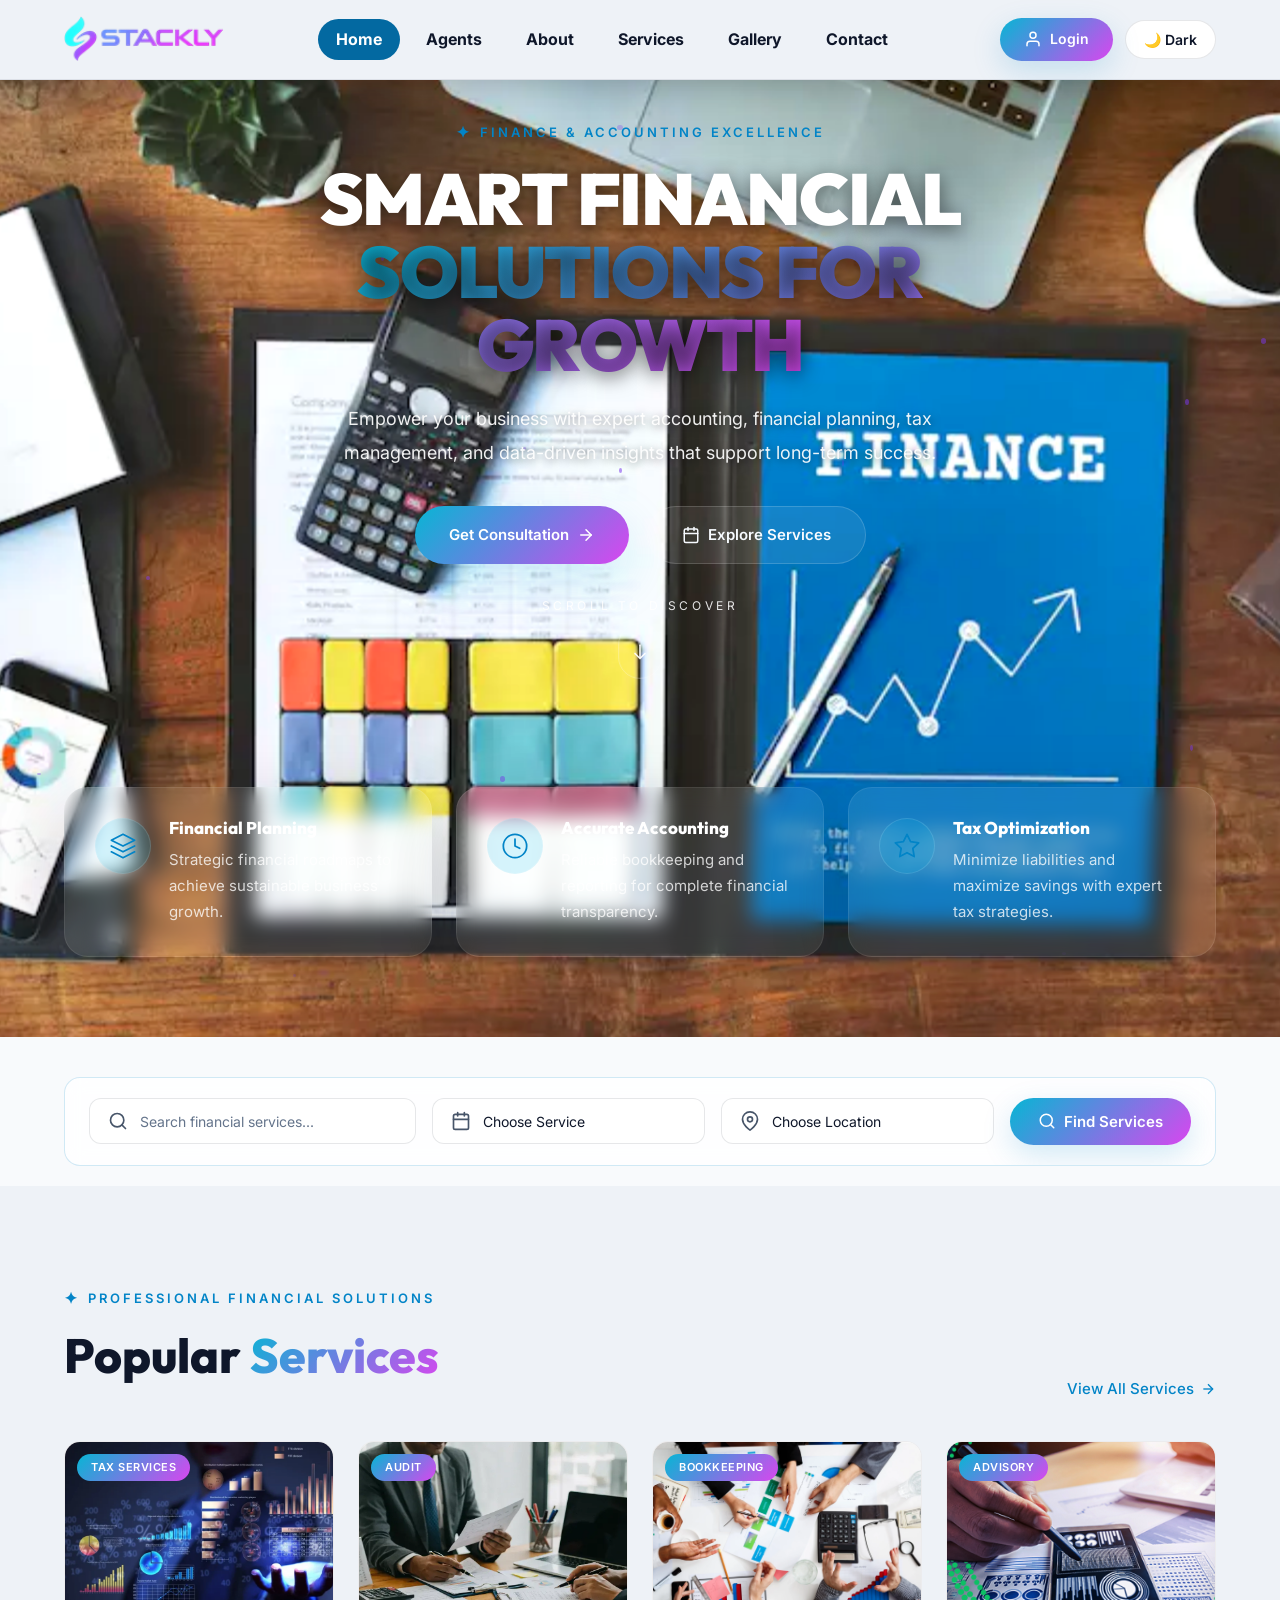
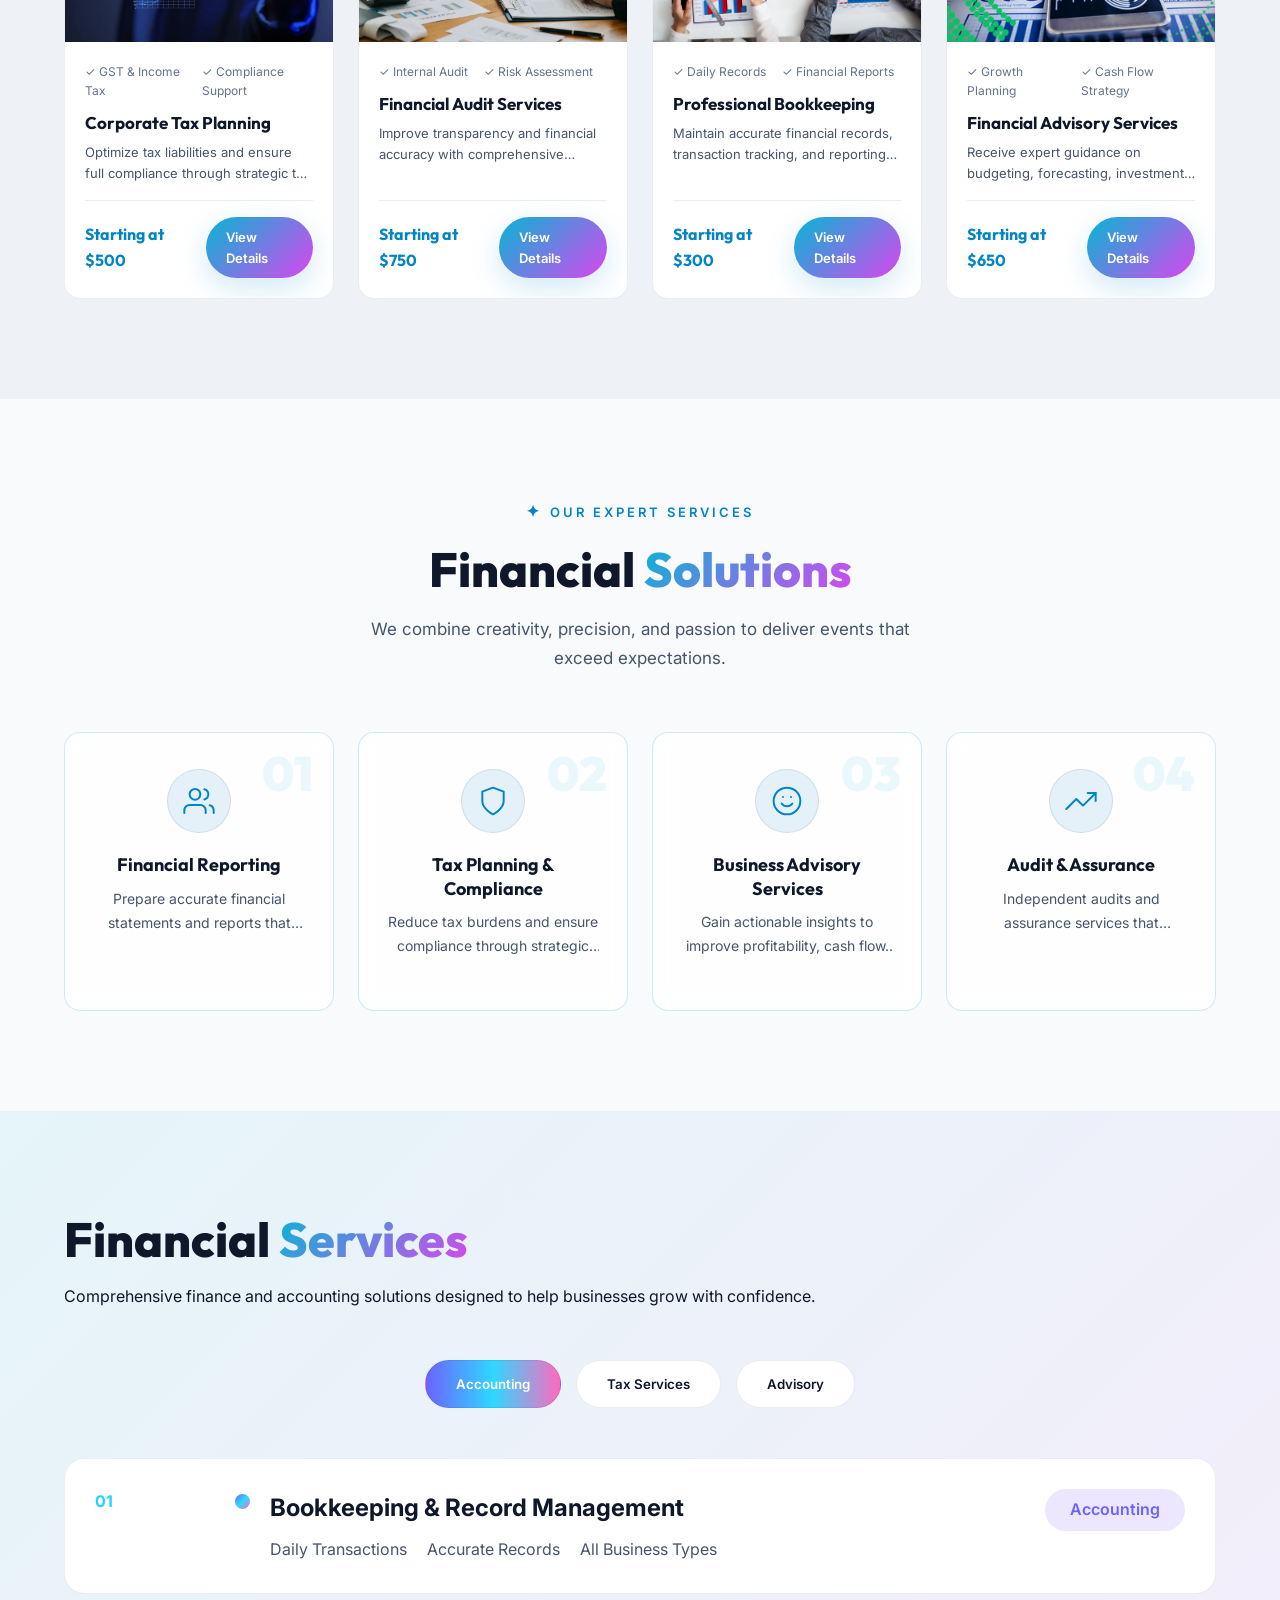
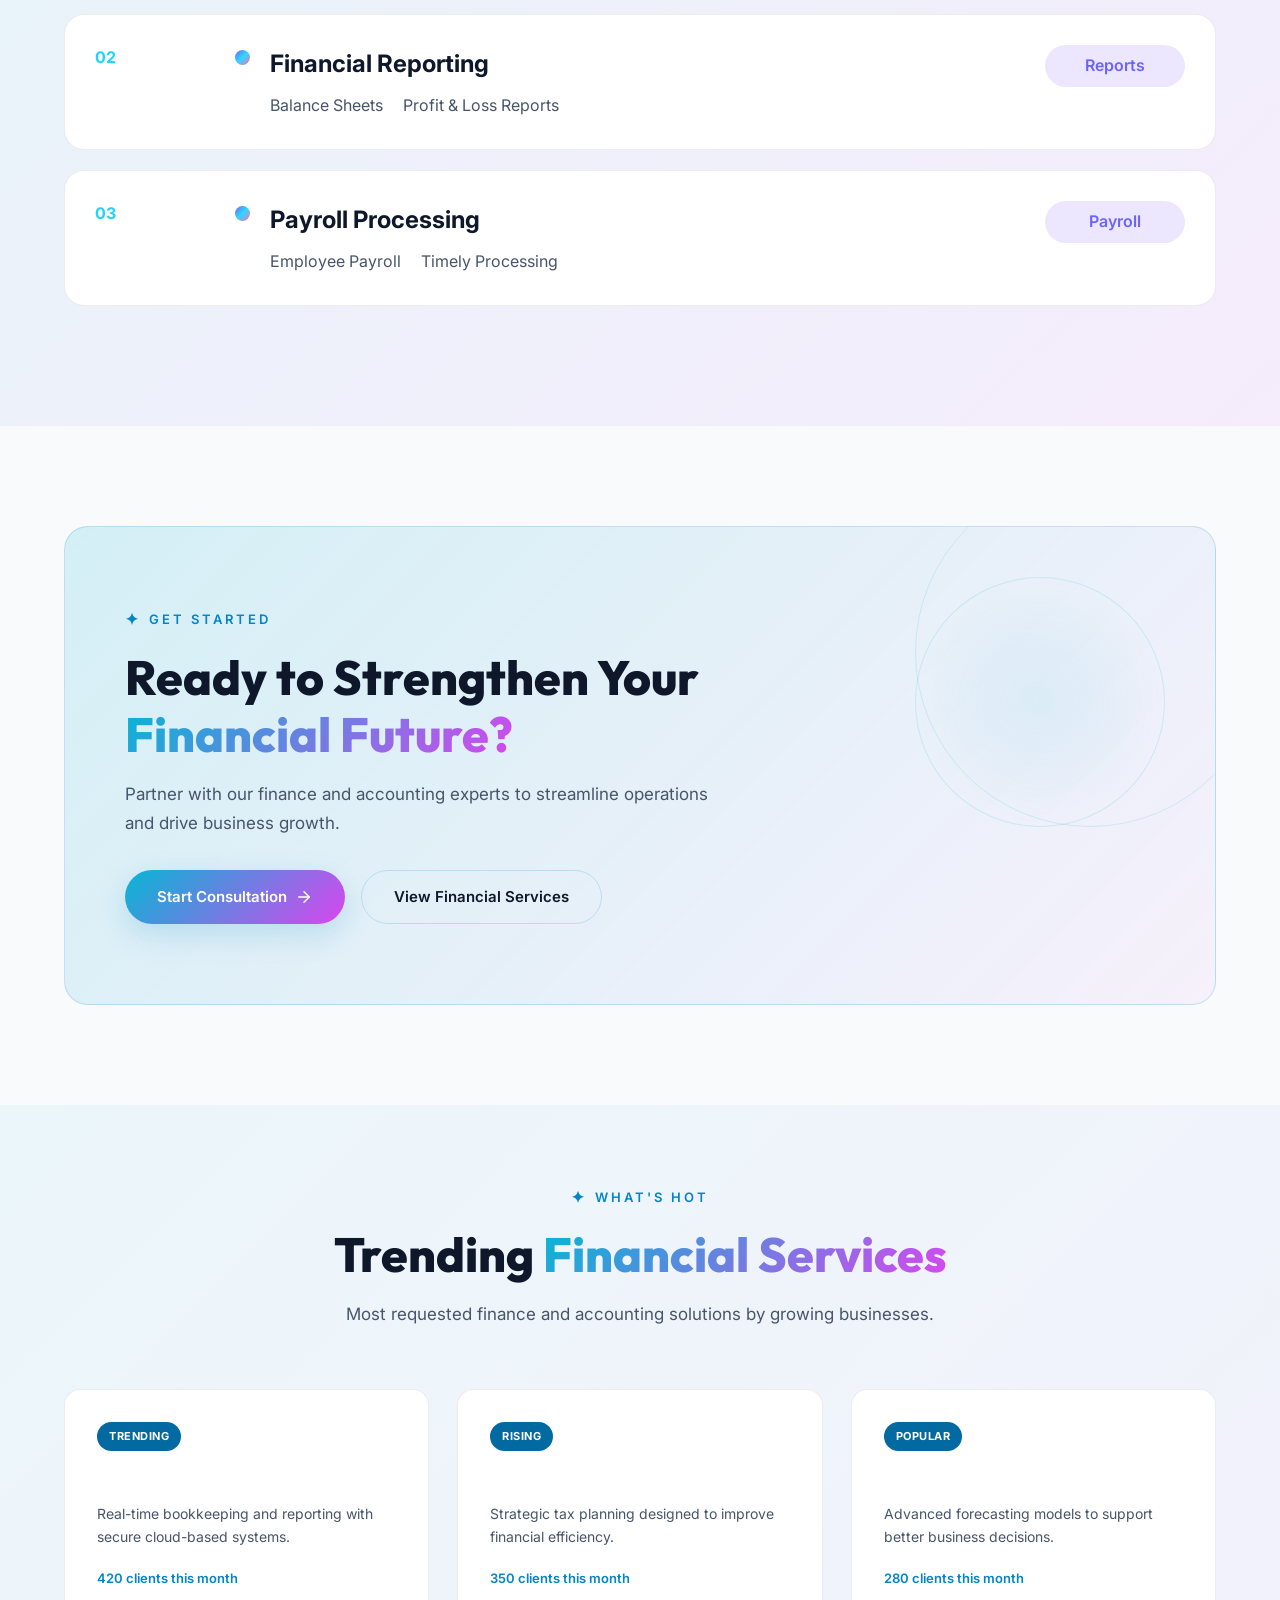
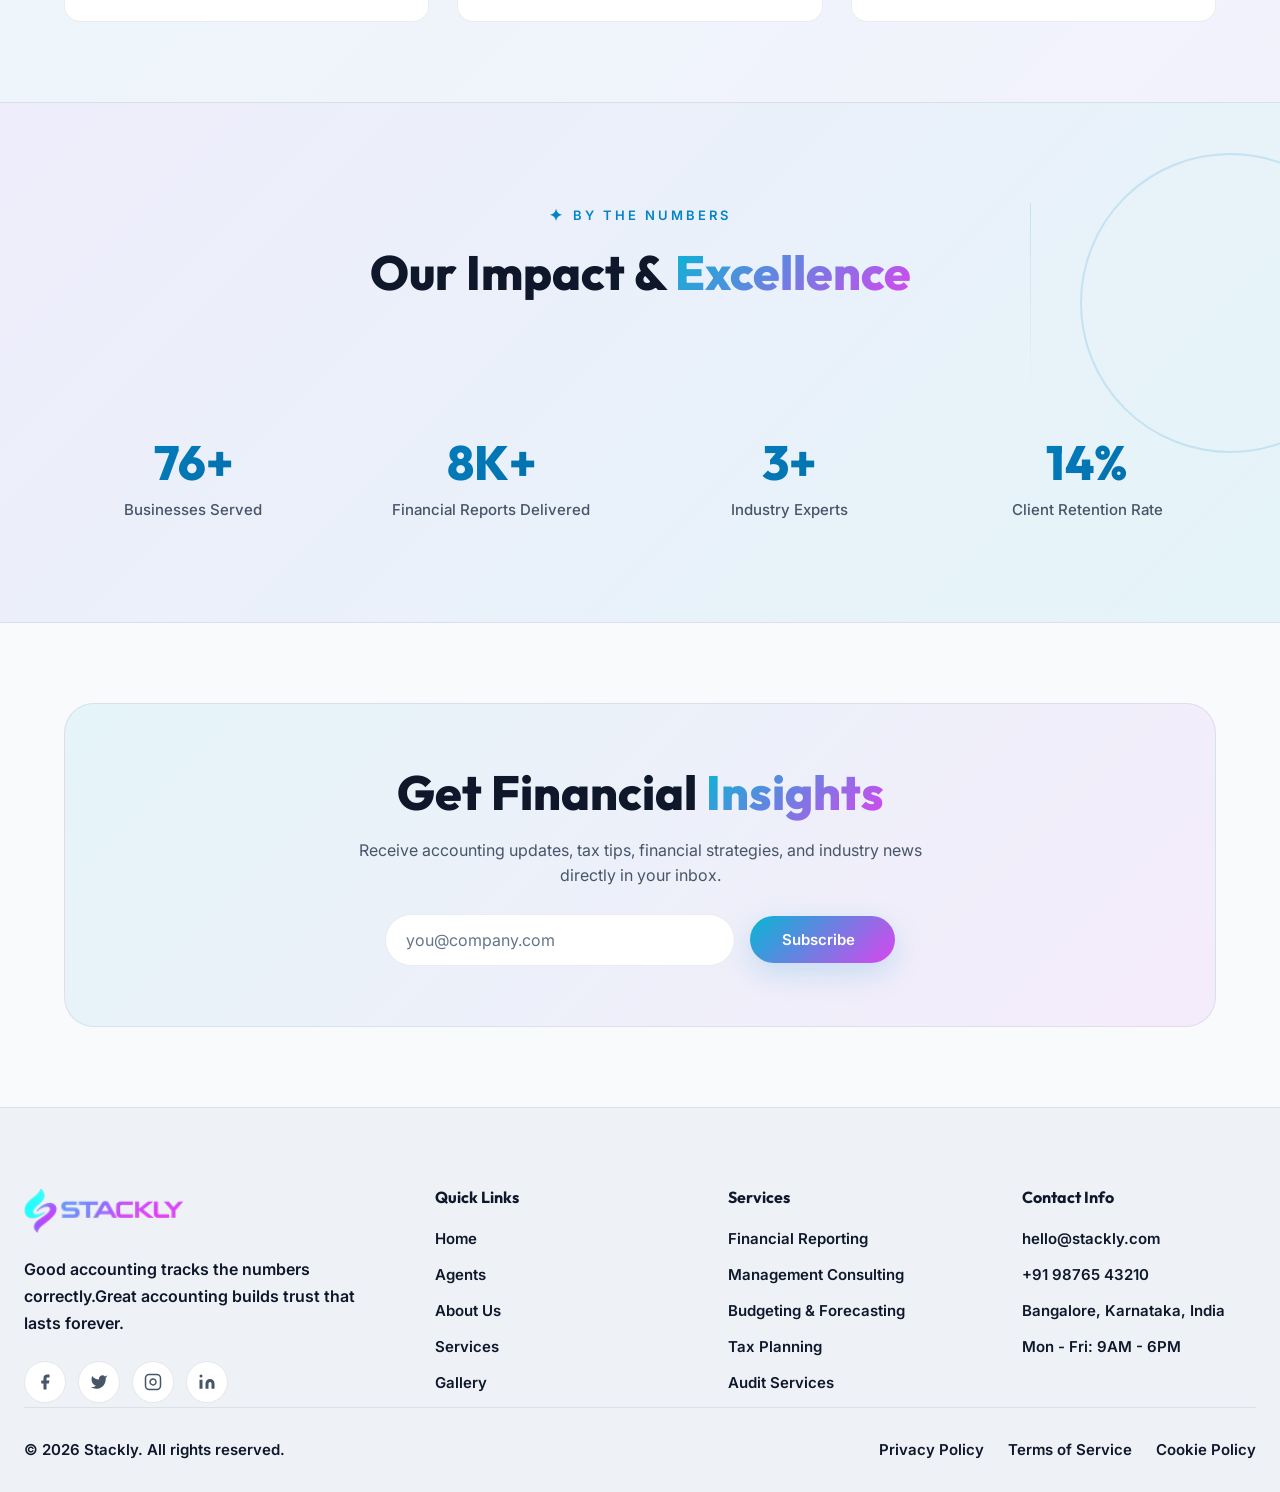
==== index.html @ 856be2ca "Add files via upload" ====
<!DOCTYPE html>
<html lang="en">
<head>
  <meta charset="UTF-8">
  <meta name="viewport" content="width=device-width, initial-scale=1.0">
  <meta name="description" content="Stackly - Premium Finance & Accounting Solutions. From dazzling weddings to groundbreaking corporate galas, we curate high-end, immersive occasions designed to captivate your audience.">
  <title>Stackly — Finance & Accounting Solutions</title>
  <link rel="stylesheet" href="css/common.css">
  <link rel="stylesheet" href="css/index.css">
  <link rel="icon" type="image/webp" href="assets/logo.webp">
</head>
<body>
  <!-- ======== NAVBAR ======== -->
  <nav class="navbar" id="navbar">
    <div class="nav-container">
      <a href="index.html" class="nav-logo">
        <img src="assets/logo.webp" alt="Stackly Logo" class="logo-img">
      </a>

      <div class="nav-links" id="navLinks">
        <a href="index.html" class="active">Home</a>
        <a href="events.html">Agents</a>
        <a href="about.html">About</a>
        <a href="services.html">Services</a>
        <a href="gallery.html">Gallery</a>
        <a href="contact.html">Contact</a>
        <a href="login.html" class="mobile-login">Login</a>
      </div>

      <div class="nav-right">
        <a href="login.html" class="btn-login">
          <svg viewBox="0 0 24 24" fill="none" stroke="currentColor" stroke-width="2" stroke-linecap="round" stroke-linejoin="round">
            <path d="M20 21v-2a4 4 0 0 0-4-4H8a4 4 0 0 0-4 4v2"/>
            <circle cx="12" cy="7" r="4"/>
          </svg>
          Login
        </a>
        <button class="menu-toggle" id="menuToggle" aria-label="Toggle menu">
          <span></span>
          <span></span>
          <span></span>
        </button>
      </div>
    </div>
  </nav>

  <div class="nav-overlay" id="navOverlay"></div>

  <!-- ======== HERO SECTION ======== -->
  <section class="hero" id="hero">
    <div class="hero-bg-image">
      <div class="slideshow-container">
        <div class="slide fade active">
          <img src="assets/hero-1.webp" alt="Premium Daytime Event">
        </div>
        <div class="slide fade">
          <img src="assets/hero-4.webp" alt="Outdoor Celebration">
        </div>
        <div class="slide fade">
          <img src="assets/hero-2.webp" alt="Wedding Reception">
        </div>
        <div class="slide fade">
          <img src="assets/hero-3.webp" alt="Corporate Gathering">
        </div>
      </div>
      <div class="hero-overlay"></div>
    </div>
    <div class="hero-bg-effects">
      <div class="hero-particles" id="heroParticles"></div>
    </div>
    <div class="container hero-container">
      <div class="hero-content">
      <span class="section-label">
  <span class="star">✦</span>
  FINANCE & ACCOUNTING EXCELLENCE
</span>

<h1 class="hero-title">
  Smart Financial<br>
  <span class="gradient-text">Solutions for Growth</span>
</h1>

<p class="hero-description">
  Empower your business with expert accounting, financial planning,
  tax management, and data-driven insights that support long-term success.
</p>
        <div class="hero-buttons">
          <a href="404.html" class="btn-primary">
            Get Consultation
            <svg width="18" height="18" viewBox="0 0 24 24" fill="none" stroke="currentColor" stroke-width="2" stroke-linecap="round" stroke-linejoin="round">
              <line x1="5" y1="12" x2="19" y2="12"/>
              <polyline points="12 5 19 12 12 19"/>
            </svg>
          </a>
          <a href="404.html" class="btn-secondary">
            <svg width="18" height="18" viewBox="0 0 24 24" fill="none" stroke="currentColor" stroke-width="2" stroke-linecap="round" stroke-linejoin="round">
              <rect x="3" y="4" width="18" height="18" rx="2" ry="2"/>
              <line x1="16" y1="2" x2="16" y2="6"/>
              <line x1="8" y1="2" x2="8" y2="6"/>
              <line x1="3" y1="10" x2="21" y2="10"/>
            </svg>
            Explore Services
          </a>
        </div>
        <a class="hero-scroll" href="#eventSearchSection" aria-label="Scroll to event search">
          <span class="hero-scroll-text">Scroll to discover</span>
          <span class="hero-scroll-icon">
            <svg width="20" height="28" viewBox="0 0 24 24" fill="none" stroke="currentColor" stroke-width="2" stroke-linecap="round" stroke-linejoin="round">
              <path d="M12 5v14"/>
              <polyline points="18 15 12 21 6 15"/>
            </svg>
          </span>
        </a>
      </div>
    </div>

    <!-- Feature Cards -->
    <div class="container">
      <div class="hero-features">
        <div class="feature-card glass-card animate-on-scroll">
          <div class="feature-icon">
            <svg width="28" height="28" viewBox="0 0 24 24" fill="none" stroke="currentColor" stroke-width="1.5" stroke-linecap="round" stroke-linejoin="round">
              <path d="M12 2L2 7l10 5 10-5-10-5z"/>
              <path d="M2 17l10 5 10-5"/>
              <path d="M2 12l10 5 10-5"/>
            </svg>
          </div>
          <div class="feature-text">
            <h3>Financial Planning</h3>
<p>Strategic financial roadmaps to achieve sustainable business growth.</p>
          </div>
        </div>
        <div class="feature-card glass-card animate-on-scroll">
          <div class="feature-icon">
            <svg width="28" height="28" viewBox="0 0 24 24" fill="none" stroke="currentColor" stroke-width="1.5" stroke-linecap="round" stroke-linejoin="round">
              <circle cx="12" cy="12" r="10"/>
              <polyline points="12 6 12 12 16 14"/>
            </svg>
          </div>
          <div class="feature-text">
            <h3>Accurate Accounting</h3>
<p>Reliable bookkeeping and reporting for complete financial transparency.</p>
          </div>
        </div>
        <div class="feature-card glass-card animate-on-scroll">
          <div class="feature-icon">
            <svg width="28" height="28" viewBox="0 0 24 24" fill="none" stroke="currentColor" stroke-width="1.5" stroke-linecap="round" stroke-linejoin="round">
              <polygon points="12 2 15.09 8.26 22 9.27 17 14.14 18.18 21.02 12 17.77 5.82 21.02 7 14.14 2 9.27 8.91 8.26 12 2"/>
            </svg>
          </div>
          <div class="feature-text">
            <h3>Tax Optimization</h3>
<p>Minimize liabilities and maximize savings with expert tax strategies.</p>
          </div>
        </div>
      </div>
    </div>
  </section>

  <!-- ======== SEARCH BAR ======== -->
  <section class="search-section" id="eventSearchSection">
    <div class="container">
      <div class="search-bar glass-card">
        <div class="search-field">
          <svg width="20" height="20" viewBox="0 0 24 24" fill="none" stroke="currentColor" stroke-width="2" stroke-linecap="round" stroke-linejoin="round">
            <circle cx="11" cy="11" r="8"/>
            <line x1="21" y1="21" x2="16.65" y2="16.65"/>
          </svg>
         <input type="text" id="searchInput" placeholder="Search financial services...">
        </div>
        <div class="search-field">
          <svg width="20" height="20" viewBox="0 0 24 24" fill="none" stroke="currentColor" stroke-width="2" stroke-linecap="round" stroke-linejoin="round">
            <rect x="3" y="4" width="18" height="18" rx="2" ry="2"/>
            <line x1="16" y1="2" x2="16" y2="6"/>
            <line x1="8" y1="2" x2="8" y2="6"/>
            <line x1="3" y1="10" x2="21" y2="10"/>
          </svg>
          <select id="categorySelect">
            <option value="">Choose Service</option>
<option value="accounting">Accounting</option>
<option value="tax">Tax Planning</option>
<option value="audit">Audit Services</option>
<option value="consulting">Financial Consulting</option>
<option value="payroll">Payroll Services</option>
          </select>
        </div>
        <div class="search-field">
          <svg width="20" height="20" viewBox="0 0 24 24" fill="none" stroke="currentColor" stroke-width="2" stroke-linecap="round" stroke-linejoin="round">
            <path d="M21 10c0 7-9 13-9 13s-9-6-9-13a9 9 0 0 1 18 0z"/>
            <circle cx="12" cy="10" r="3"/>
          </svg>
          <select id="locationSelect">
            <option value="">Choose Location</option>
            <option value="new-york">New York</option>
            <option value="los-angeles">Los Angeles</option>
            <option value="chicago">Chicago</option>
            <option value="miami">Miami</option>
            <option value="london">London</option>
          </select>
        </div>
        <button class="btn-primary search-btn" id="searchBtn" onclick="window.location.href='404.html';">
          <svg width="18" height="18" viewBox="0 0 24 24" fill="none" stroke="currentColor" stroke-width="2" stroke-linecap="round" stroke-linejoin="round">
            <circle cx="11" cy="11" r="8"/>
            <line x1="21" y1="21" x2="16.65" y2="16.65"/>
          </svg>
          Find Services
        </button>
      </div>
    </div>
  </section>

<!-- ======== FEATURED SERVICES ======== -->
<section class="section featured-section" id="featuredEvents">
  <div class="container">
    <div class="section-top">
      <div>
        <span class="section-label"><span class="star">✦</span> PROFESSIONAL FINANCIAL SOLUTIONS</span>
        <h2 class="section-title">Popular <span>Services</span></h2>
      </div>
      <a href="events.html" class="view-all-link">
        View All Services
        <svg width="16" height="16" viewBox="0 0 24 24" fill="none" stroke="currentColor" stroke-width="2">
          <line x1="5" y1="12" x2="19" y2="12"/>
          <polyline points="12 5 19 12 12 19"/>
        </svg>
      </a>
    </div>

    <div class="events-grid">

      <!-- Tax Planning -->
      <div class="event-card animate-on-scroll">
        <div class="event-image">
          <img src="assets/d2.webp" alt="Tax Planning Services">
          <div class="event-badge">Tax Services</div>
        </div>

        <div class="event-content">
          <div class="event-meta">
            <span class="event-date">
              ✓ GST & Income Tax
            </span>
            <span class="event-location">
              ✓ Compliance Support
            </span>
          </div>

          <h3 class="event-title">Corporate Tax Planning</h3>

          <p class="event-desc">
            Optimize tax liabilities and ensure full compliance through strategic tax planning, GST filing, and regulatory support.
          </p>

          <div class="event-footer">
            <span class="event-price">Starting at $500</span>
            <a href="404.html" class="btn-small btn-primary">View Details</a>
          </div>
        </div>
      </div>

      <!-- Financial Audit -->
      <div class="event-card animate-on-scroll">
        <div class="event-image">
          <img src="assets/d3.webp" alt="Financial Audit">
          <div class="event-badge">Audit</div>
        </div>

        <div class="event-content">
          <div class="event-meta">
            <span class="event-date">
              ✓ Internal Audit
            </span>
            <span class="event-location">
              ✓ Risk Assessment
            </span>
          </div>

          <h3 class="event-title">Financial Audit Services</h3>

          <p class="event-desc">
            Improve transparency and financial accuracy with comprehensive auditing, reporting, and compliance reviews.
          </p>

          <div class="event-footer">
            <span class="event-price">Starting at $750</span>
            <a href="404.html" class="btn-small btn-primary">View Details</a>
          </div>
        </div>
      </div>

      <!-- Bookkeeping -->
      <div class="event-card animate-on-scroll">
        <div class="event-image">
          <img src="assets/d4.webp" alt="Bookkeeping">
          <div class="event-badge">Bookkeeping</div>
        </div>

        <div class="event-content">
          <div class="event-meta">
            <span class="event-date">
              ✓ Daily Records
            </span>
            <span class="event-location">
              ✓ Financial Reports
            </span>
          </div>

          <h3 class="event-title">Professional Bookkeeping</h3>

          <p class="event-desc">
            Maintain accurate financial records, transaction tracking, and reporting to support informed business decisions.
          </p>

          <div class="event-footer">
            <span class="event-price">Starting at $300</span>
            <a href="404.html" class="btn-small btn-primary">View Details</a>
          </div>
        </div>
      </div>

      <!-- Financial Advisory -->
      <div class="event-card animate-on-scroll">
        <div class="event-image">
          <img src="assets/d5.webp" alt="Financial Advisory">
          <div class="event-badge">Advisory</div>
        </div>

        <div class="event-content">
          <div class="event-meta">
            <span class="event-date">
              ✓ Growth Planning
            </span>
            <span class="event-location">
              ✓ Cash Flow Strategy
            </span>
          </div>

          <h3 class="event-title">Financial Advisory Services</h3>

          <p class="event-desc">
            Receive expert guidance on budgeting, forecasting, investments, and long-term financial growth strategies.
          </p>

          <div class="event-footer">
            <span class="event-price">Starting at $650</span>
            <a href="404.html" class="btn-small btn-primary">View Details</a>
          </div>
        </div>
      </div>

    </div>
  </div>
</section>
  <!-- ======== WHY CHOOSE US ======== -->
  <section class="section why-section" id="whyUs">
    <div class="container">
      <div class="section-header">
        <span class="section-label">
  <span class="star">✦</span>
  OUR EXPERT SERVICES
</span>

<h2 class="section-title">
  Financial <span>Solutions</span>
</h2>
        <p class="section-subtitle">We combine creativity, precision, and passion to deliver events that exceed expectations.</p>
      </div>

      <div class="why-grid">
        <div class="why-card glass-card animate-on-scroll">
          <div class="why-number">01</div>
          <div class="why-icon">
            <svg width="32" height="32" viewBox="0 0 24 24" fill="none" stroke="currentColor" stroke-width="1.5" stroke-linecap="round" stroke-linejoin="round">
              <path d="M17 21v-2a4 4 0 0 0-4-4H5a4 4 0 0 0-4 4v2"/>
              <circle cx="9" cy="7" r="4"/>
              <path d="M23 21v-2a4 4 0 0 0-3-3.87"/>
              <path d="M16 3.13a4 4 0 0 1 0 7.75"/>
            </svg>
          </div>
          <h3 class="event-title">Financial Reporting</h3>

<p class="event-desc">
Prepare accurate financial statements and reports that support informed decision-making and regulatory compliance.
</p>

        </div>

        <div class="why-card glass-card animate-on-scroll">
          <div class="why-number">02</div>
          <div class="why-icon">
            <svg width="32" height="32" viewBox="0 0 24 24" fill="none" stroke="currentColor" stroke-width="1.5" stroke-linecap="round" stroke-linejoin="round">
              <path d="M12 22s8-4 8-10V5l-8-3-8 3v7c0 6 8 10 8 10z"/>
            </svg>
          </div>
          <h3 class="event-title">Tax Planning & Compliance</h3>

<p class="event-desc">
Reduce tax burdens and ensure compliance through strategic planning and expert guidance.
</p>

        </div>

        <div class="why-card glass-card animate-on-scroll">
          <div class="why-number">03</div>
          <div class="why-icon">
            <svg width="32" height="32" viewBox="0 0 24 24" fill="none" stroke="currentColor" stroke-width="1.5" stroke-linecap="round" stroke-linejoin="round">
              <circle cx="12" cy="12" r="10"/>
              <path d="M8 14s1.5 2 4 2 4-2 4-2"/>
              <line x1="9" y1="9" x2="9.01" y2="9"/>
              <line x1="15" y1="9" x2="15.01" y2="9"/>
            </svg>
          </div>
         <h3 class="event-title">Business Advisory Services</h3>

<p class="event-desc">
Gain actionable insights to improve profitability, cash flow, and operational efficiency.
</p>
        </div>

        <div class="why-card glass-card animate-on-scroll">
          <div class="why-number">04</div>
          <div class="why-icon">
            <svg width="32" height="32" viewBox="0 0 24 24" fill="none" stroke="currentColor" stroke-width="1.5" stroke-linecap="round" stroke-linejoin="round">
              <polyline points="23 6 13.5 15.5 8.5 10.5 1 18"/>
              <polyline points="17 6 23 6 23 12"/>
            </svg>
          </div>
          <h3 class="event-title">Audit & Assurance</h3>

<p class="event-desc">
Independent audits and assurance services that strengthen stakeholder confidence.
</p>

        </div>
      </div>
    </div>
  </section>
<!-- ===> Finance & Accounting Schedule Section <=== -->
<section class="schedule-section" id="schedule">
  <div class="container">

    <h2 class="section-title">
      Financial <span class="grad-text">Services</span>
    </h2>

    <p class="section-sub">
      Comprehensive finance and accounting solutions designed to help businesses grow with confidence.
    </p>

    <div class="schedule-tabs">
      <button class="tab-btn active" onclick="showDay(0,this)">Accounting</button>
      <button class="tab-btn" onclick="showDay(1,this)">Tax Services</button>
      <button class="tab-btn" onclick="showDay(2,this)">Advisory</button>
    </div>

    <!-- Accounting -->
    <div class="schedule-list active" id="day0">

      <div class="sched-item">
        <div class="sched-time">01</div>
        <div class="sched-dot"></div>
        <div class="sched-info">
          <div class="sched-title">Bookkeeping & Record Management</div>
          <div class="sched-meta">
            <span><i class="fa-solid fa-file-invoice"></i> Daily Transactions</span>
            <span><i class="fa-solid fa-chart-line"></i> Accurate Records</span>
            <span><i class="fa-solid fa-users"></i> All Business Types</span>
          </div>
        </div>
        <a href="404.html" class="sched-badge">Accounting</a>
      </div>

      <div class="sched-item">
        <div class="sched-time">02</div>
        <div class="sched-dot"></div>
        <div class="sched-info">
          <div class="sched-title">Financial Reporting</div>
          <div class="sched-meta">
            <span><i class="fa-solid fa-file-lines"></i> Balance Sheets</span>
            <span><i class="fa-solid fa-chart-pie"></i> Profit & Loss Reports</span>
          </div>
        </div>
        <a href="404.html" class="sched-badge">Reports</a>
      </div>

      <div class="sched-item">
        <div class="sched-time">03</div>
        <div class="sched-dot"></div>
        <div class="sched-info">
          <div class="sched-title">Payroll Processing</div>
          <div class="sched-meta">
            <span><i class="fa-solid fa-money-check-dollar"></i> Employee Payroll</span>
            <span><i class="fa-solid fa-clock"></i> Timely Processing</span>
          </div>
        </div>
        <a href="404.html" class="sched-badge">Payroll</a>
      </div>

    </div>

    <!-- Tax Services -->
    <div class="schedule-list" id="day1">

      <div class="sched-item">
        <div class="sched-time">01</div>
        <div class="sched-dot"></div>
        <div class="sched-info">
          <div class="sched-title">Tax Planning & Strategy</div>
          <div class="sched-meta">
            <span><i class="fa-solid fa-calculator"></i> Tax Optimization</span>
            <span><i class="fa-solid fa-percent"></i> Reduce Liabilities</span>
          </div>
        </div>
        <a href="404.html" class="sched-badge">Tax</a>
      </div>

      <div class="sched-item">
        <div class="sched-time">02</div>
        <div class="sched-dot"></div>
        <div class="sched-info">
          <div class="sched-title">GST & Compliance Management</div>
          <div class="sched-meta">
            <span><i class="fa-solid fa-shield-halved"></i> Regulatory Compliance</span>
            <span><i class="fa-solid fa-file-circle-check"></i> Filing Support</span>
          </div>
        </div>
        <a href="404.html" class="sched-badge">Compliance</a>
      </div>

      <div class="sched-item">
        <div class="sched-time">03</div>
        <div class="sched-dot"></div>
        <div class="sched-info">
          <div class="sched-title">Corporate Tax Advisory</div>
          <div class="sched-meta">
            <span><i class="fa-solid fa-building"></i> Business Tax Solutions</span>
            <span><i class="fa-solid fa-chart-column"></i> Strategic Planning</span>
          </div>
        </div>
        <a href="404.html" class="sched-badge">Advisory</a>
      </div>

    </div>

    <!-- Advisory -->
    <div class="schedule-list" id="day2">

      <div class="sched-item">
        <div class="sched-time">01</div>
        <div class="sched-dot"></div>
        <div class="sched-info">
          <div class="sched-title">Business Financial Consulting</div>
          <div class="sched-meta">
            <span><i class="fa-solid fa-briefcase"></i> Growth Strategies</span>
            <span><i class="fa-solid fa-chart-line"></i> Financial Insights</span>
          </div>
        </div>
        <a href="404.html" class="sched-badge">Consulting</a>
      </div>

      <div class="sched-item">
        <div class="sched-time">02</div>
        <div class="sched-dot"></div>
        <div class="sched-info">
          <div class="sched-title">Budgeting & Forecasting</div>
          <div class="sched-meta">
            <span><i class="fa-solid fa-wallet"></i> Budget Planning</span>
            <span><i class="fa-solid fa-chart-area"></i> Revenue Forecasting</span>
          </div>
        </div>
        <a href="404.html" class="sched-badge">Forecasting</a>
      </div>

      <div class="sched-item">
        <div class="sched-time">03</div>
        <div class="sched-dot"></div>
        <div class="sched-info">
          <div class="sched-title">Audit & Assurance Services</div>
          <div class="sched-meta">
            <span><i class="fa-solid fa-magnifying-glass-chart"></i> Internal Audits</span>
            <span><i class="fa-solid fa-circle-check"></i> Risk Assessment</span>
          </div>
        </div>
        <a href="404.html" class="sched-badge">Audit</a>
      </div>

    </div>

  </div>
</section>

  <!-- ======== CTA SECTION ======== -->
  <section class="cta-section">
    <div class="container">
      <div class="cta-card">
        <div class="cta-content">
          <span class="section-label"><span class="star">✦</span> GET STARTED</span>
         <h2 class="section-title">
Ready to Strengthen Your <span>Financial Future?</span>
</h2>

<p class="section-subtitle">
Partner with our finance and accounting experts to streamline operations and drive business growth.
</p>
          <div class="cta-buttons">
            <a href="404.html" class="btn-primary">
              Start Consultation
              <svg width="18" height="18" viewBox="0 0 24 24" fill="none" stroke="currentColor" stroke-width="2" stroke-linecap="round" stroke-linejoin="round">
                <line x1="5" y1="12" x2="19" y2="12"/>
                <polyline points="12 5 19 12 12 19"/>
              </svg>
            </a>
            <a href="404.html" class="btn-secondary">View Financial Services</a>
          </div>
        </div>
        <div class="cta-decoration">
          <div class="cta-circle"></div>
          <div class="cta-circle cta-circle-2"></div>
        </div>
      </div>
    </div>
  </section>

  <!-- ======== TRENDING EVENTS ======== -->
  <section class="section trending-section">
    <div class="container">
      <div class="section-header">
        <span class="section-label"><span class="star">✦</span> WHAT'S HOT</span>
        <h2 class="section-title">
Trending <span>Financial Services</span>
</h2>

<p class="section-subtitle">
Most requested finance and accounting solutions by growing businesses.
</p>
      </div>
      <div class="trending-grid">
        <div class="trending-card animate-on-scroll">
          <div class="trending-badge">TRENDING</div>
          <h3>Cloud Accounting</h3>
<p>Real-time bookkeeping and reporting with secure cloud-based systems.</p>
<div class="trending-stats">420 clients this month</div>
         
        </div>
        <div class="trending-card animate-on-scroll">
          <div class="trending-badge">RISING</div>
          <h3>Tax Advisory</h3>
<p>Strategic tax planning designed to improve financial efficiency.</p>
<div class="trending-stats">350 clients this month</div>
        </div>
        <div class="trending-card animate-on-scroll">
          <div class="trending-badge">POPULAR</div>
          <h3>Financial Forecasting</h3>
<p>Advanced forecasting models to support better business decisions.</p>
<div class="trending-stats">280 clients this month</div>
        </div>
      </div>
    </div>
  </section>

  <!-- ======== STATS ======== -->
  <section class="section stats-section">
    <div class="container">
      <div class="stats-content">
        <div class="section-header">
          <span class="section-label"><span class="star">✦</span> BY THE NUMBERS</span>
          <h2 class="section-title">Our Impact & <span>Excellence</span></h2>
        </div>
        <div class="stats-metrics">
          <div class="stat-metric animate-on-scroll">
            <div class="stat-number" data-target="500" data-suffix="+">0+</div>
            <p class="stat-label">Businesses Served</p>
          </div>
          <div class="stat-metric animate-on-scroll">
            <div class="stat-number" data-target="50000" data-suffix="+">0+</div>
            <p class="stat-label">Financial Reports Delivered</p>
          </div>
          <div class="stat-metric animate-on-scroll">
            <div class="stat-number" data-target="25" data-suffix="+">0+</div>
            <p class="stat-label">Industry Experts</p>
          </div>
          <div class="stat-metric animate-on-scroll">
            <div class="stat-number" data-target="98" data-suffix="%">0%</div>
            <p class="stat-label">Client Retention Rate</p>
          </div>
        </div>
      </div>
      <div class="stats-decoration">
        <div class="decoration-circle"></div>
        <div class="decoration-line"></div>
      </div>
    </div>
  </section>
 <!-- Newsletter -->
<section class="newsletter-section">
  <div class="container">
    <div class="newsletter reveal">
     <h2 class="section-title">
Get Financial <span class="grad-text">Insights</span>
</h2>

<p class="newsletter-subtitle">
Receive accounting updates, tax tips, financial strategies, and industry news directly in your inbox.
</p>

      <form class="news-form" action="404.html" method="get">
        <input
          type="email"
          name="email"
          required
          placeholder="you@company.com"
        />

        <button class="btn btn-primary" type="submit">
          Subscribe <i class="fa-solid fa-arrow-right"></i>
        </button>
      </form>
    </div>
  </div>
</section>

  <!-- ======== FOOTER ======== -->
  <footer class="footer">
    <div class="container">
      <div class="footer-grid">
        <div class="footer-brand">
          <a href="index.html" class="nav-logo">
            <img src="assets/logo.webp" alt="Stackly Logo" class="logo-img"></a>
          <p>Good accounting tracks the numbers correctly.Great accounting builds trust that lasts forever.</p>
          <div class="footer-socials">
            <a href="404.html" aria-label="Facebook">
              <svg width="18" height="18" viewBox="0 0 24 24" fill="currentColor"><path d="M18 2h-3a5 5 0 0 0-5 5v3H7v4h3v8h4v-8h3l1-4h-4V7a1 1 0 0 1 1-1h3z"/></svg>
            </a>
            <a href="404.html" aria-label="Twitter">
              <svg width="18" height="18" viewBox="0 0 24 24" fill="currentColor"><path d="M23 3a10.9 10.9 0 0 1-3.14 1.53 4.48 4.48 0 0 0-7.86 3v1A10.66 10.66 0 0 1 3 4s-4 9 5 13a11.64 11.64 0 0 1-7 2c9 5 20 0 20-11.5a4.5 4.5 0 0 0-.08-.83A7.72 7.72 0 0 0 23 3z"/></svg>
            </a>
            <a href="404.html" aria-label="Instagram">
              <svg width="18" height="18" viewBox="0 0 24 24" fill="none" stroke="currentColor" stroke-width="2"><rect x="2" y="2" width="20" height="20" rx="5" ry="5"/><path d="M16 11.37A4 4 0 1 1 12.63 8 4 4 0 0 1 16 11.37z"/><line x1="17.5" y1="6.5" x2="17.51" y2="6.5"/></svg>
            </a>
            <a href="404.html" aria-label="LinkedIn">
              <svg width="18" height="18" viewBox="0 0 24 24" fill="currentColor"><path d="M16 8a6 6 0 0 1 6 6v7h-4v-7a2 2 0 0 0-2-2 2 2 0 0 0-2 2v7h-4v-7a6 6 0 0 1 6-6z"/><rect x="2" y="9" width="4" height="12"/><circle cx="4" cy="4" r="2"/></svg>
            </a>
          </div>
        </div>
        <div class="footer-column">
          <h4>Quick Links</h4>
          <ul>
            <li><a href="index.html">Home</a></li>
            <li><a href="events.html">Agents</a></li>
            <li><a href="about.html">About Us</a></li>
            <li><a href="services.html">Services</a></li>
            <li><a href="gallery.html">Gallery</a></li>
          </ul>
        </div>
        <div class="footer-column">
          <h4>Services</h4>
          <ul>
            <li><a href="404.html">Financial Reporting</a></li>
            <li><a href="404.html">Management Consulting</a></li>
            <li><a href="404.html">Budgeting & Forecasting</a></li>
            <li><a href="404.html">Tax Planning</a></li>
            <li><a href="404.html">Audit Services</a></li>
          </ul>
        </div>
        <div class="footer-column">
          <h4>Contact Info</h4>
          <ul>
            <li>hello@stackly.com</li>
            <li>+91 98765 43210</li>
            <li>Bangalore, Karnataka, India</li>
            <li>Mon - Fri: 9AM - 6PM</li>
          </ul>
        </div>
      </div>
      <div class="footer-bottom">
        <p>&copy; 2026 Stackly. All rights reserved.</p>
        <div class="footer-bottom-links">
          <a href="404.html">Privacy Policy</a>
          <a href="404.html">Terms of Service</a>
          <a href="404.html">Cookie Policy</a>
        </div>
      </div>
    </div>
  </footer>

  <!-- Back to Top -->
  <button class="back-to-top" id="backToTop" aria-label="Back to top">
    <svg width="20" height="20" viewBox="0 0 24 24" fill="none" stroke="currentColor" stroke-width="2.5" stroke-linecap="round" stroke-linejoin="round">
      <polyline points="18 15 12 9 6 15"/>
    </svg>
  </button>

  <script src="js/script.js"></script>
  <script>
    // Index-specific: Stats counter animation
    document.addEventListener('DOMContentLoaded', () => {
      const statNumbers = document.querySelectorAll('.stat-number');
      const statsObserver = new IntersectionObserver((entries) => {
        entries.forEach(entry => {
          if (entry.isIntersecting) {
            const el = entry.target;
            const target = parseInt(el.dataset.target);
            const suffix = el.dataset.suffix || '';
            animateCounter(el, target, 2000);
            el.dataset.suffix = suffix;
            statsObserver.unobserve(el);
          }
        });
      }, { threshold: 0.5 });

      statNumbers.forEach(el => statsObserver.observe(el));

      // Hero particles
      createParticles(document.getElementById('heroParticles'), 15);

      // Search button
      document.getElementById('searchBtn')?.addEventListener('click', () => {
        const query = document.getElementById('searchInput').value;
        const category = document.getElementById('categorySelect').value;
        const location = document.getElementById('locationSelect').value;
        
        if (!query && !category && !location) {
          showToast('Please enter a search term or select a filter');
          return;
        }
        window.location.href = `events.html?search=${encodeURIComponent(query)}&category=${category}&location=${location}`;
      });

      // Favorite buttons
      document.querySelectorAll('.event-fav').forEach(btn => {
        btn.addEventListener('click', () => {
          btn.classList.toggle('active');
          const isFav = btn.classList.contains('active');
          if (isFav) {
            btn.querySelector('svg').setAttribute('fill', 'var(--accent-light)');
            showToast('Added to favorites ♥');
          } else {
            btn.querySelector('svg').setAttribute('fill', 'none');
            showToast('Removed from favorites');
          }
        });
      });
    });
  </script>
</body>
</html>
---- css/common.css ----
/* ========================================
   STACKLY - Common Styles
   Event Management Platform
   ======================================== */

/* ---------- Google Fonts ---------- */
@import url('https://fonts.googleapis.com/css2?family=Outfit:wght@300;400;500;600;700;800;900&family=Inter:wght@300;400;500;600;700&display=swap');

/* ---------- CSS Variables ---------- */
:root {
  /* Colors */
  --bg-primary: #0a0a12;
  --bg-secondary: #0f0f1a;
  --bg-card: #13132a;
  --bg-card-hover: #1a1a35;
  --bg-surface: #16162e;
  --bg-input: #1a1a30;

  --accent-primary: #06b6d4;
  --accent-light: #22d3ee;
  --accent-dark: #0891b2;
  --accent-glow: rgba(6, 182, 212, 0.3);
  --accent-subtle: rgba(6, 182, 212, 0.1);
  --accent-gradient: linear-gradient(135deg, #06b6d4, #d946ef);
  --accent-gradient-hover: linear-gradient(135deg, #0891b2, #c026d3);

  --text-primary: #ffffff;
  --text-secondary: #a0a0c0;
  --text-muted: #6b6b8d;
  --text-accent: #22d3ee;

  --border-color: rgba(6, 182, 212, 0.15);
  --border-light: rgba(255, 255, 255, 0.06);
  --glass-bg: rgba(19, 19, 42, 0.7);
  --glass-border: rgba(6, 182, 212, 0.2);

  /* Typography */
  --font-heading: 'Outfit', sans-serif;
  --font-body: 'Inter', sans-serif;

  /* Spacing */
  --section-padding: 100px 0;
  --container-width: 1200px;
  --nav-height: 80px;

  /* Radius */
  --radius-sm: 8px;
  --radius-md: 12px;
  --radius-lg: 16px;
  --radius-xl: 24px;
  --radius-full: 50px;

  /* Shadows */
  --shadow-card: 0 4px 30px rgba(0, 0, 0, 0.3);
  --shadow-glow: 0 0 40px rgba(6, 182, 212, 0.15);
  --shadow-btn: 0 4px 20px rgba(6, 182, 212, 0.4);

  /* Transitions */
  --transition-fast: 0.2s ease;
  --transition-base: 0.3s ease;
  --transition-slow: 0.5s ease;
}

:root {
  --text-on-card: #ffffff;
}

body.theme-light {
  --bg-primary: #f8fafc;
  --bg-secondary: #eef2f7;
  --bg-card: #ffffff;
  --bg-card-hover: #f3f6fb;
  --bg-surface: #ffffff;
  --bg-input: #f1f5f9;

  --accent-primary: #0369a1;
  --accent-light: #0284c7;
  --accent-dark: #075985;
  --accent-glow: rgba(2, 132, 199, 0.16);
  --accent-subtle: rgba(2, 132, 199, 0.1);

  --text-primary: #0f172a;
  --text-secondary: #475569;
  --text-muted: #64748b;
  --text-accent: #0369a1;

  /* text color used on colored/dark card surfaces; switches to dark in light theme */
  --text-on-card: var(--text-primary);

  --border-color: rgba(15, 23, 42, 0.1);
  --border-light: rgba(15, 23, 42, 0.08);
  --glass-bg: rgba(255, 255, 255, 0.82);
  --glass-border: rgba(2, 132, 199, 0.18);
  --shadow-card: 0 10px 30px rgba(15, 23, 42, 0.08);
  --shadow-btn: 0 10px 30px rgba(2, 132, 199, 0.18);
}

body.theme-light .navbar.scrolled {
  background: rgba(248, 250, 252, 0.92);
  border-bottom-color: rgba(15, 23, 42, 0.08);
  box-shadow: 0 4px 30px rgba(15, 23, 42, 0.08);
}

/* ---------- Reset & Base ---------- */
*,
*::before,
*::after {
  margin: 0;
  padding: 0;
  box-sizing: border-box;
}

html {
  scroll-behavior: smooth;
  scrollbar-width: thin;
  scrollbar-color: var(--accent-primary) var(--bg-secondary);
  width: 100%;
  overflow-x: hidden;
}

html::-webkit-scrollbar {
  width: 8px;
}

html::-webkit-scrollbar-track {
  background: var(--bg-secondary);
}

html::-webkit-scrollbar-thumb {
  background: var(--accent-primary);
  border-radius: 4px;
}

body {
  font-family: var(--font-body);
  background-color: var(--bg-primary);
  color: var(--text-primary);
  line-height: 1.6;
  overflow-x: hidden;
  -webkit-font-smoothing: antialiased;
  -moz-osx-font-smoothing: grayscale;
  width: 100%;
  height: 100%;
  margin: 0;
  padding: 0;
}

a {
  text-decoration: none;
  color: inherit;
  transition: var(--transition-base);
}

ul, ol {
  list-style: none;
}

img {
  max-width: 100%;
  height: auto;
  display: block;
}

button {
  cursor: pointer;
  border: none;
  outline: none;
  font-family: var(--font-body);
}

input, select, textarea {
  font-family: var(--font-body);
  outline: none;
  border: none;
}

h1, h2, h3, h4, h5, h6 {
  font-family: var(--font-heading);
  font-weight: 700;
  line-height: 1.2;
}

/* ---------- Container ---------- */
.container {
  max-width: var(--container-width);
  margin: 0 auto;
  padding: 0 24px;
  width: 100%;
  box-sizing: border-box;
}

/* ---------- Section ---------- */
.section {
  padding: var(--section-padding);
  width: 100vw;
  box-sizing: border-box;
  margin-left: calc(-50vw + 50%);
}

.section-label {
  display: inline-flex;
  align-items: center;
  gap: 8px;
  font-size: 13px;
  font-weight: 600;
  letter-spacing: 3px;
  text-transform: uppercase;
  color: var(--accent-light);
  margin-bottom: 16px;
}

.section-label .star {
  color: var(--accent-light);
  font-size: 16px;
}

.section-title {
  font-size: clamp(32px, 5vw, 48px);
  font-weight: 800;
  margin-bottom: 16px;
  color: var(--text-primary);
}

.section-title span {
  background: var(--accent-gradient);
  -webkit-background-clip: text;
  -webkit-text-fill-color: transparent;
  background-clip: text;
}

.section-subtitle {
  font-size: 17px;
  color: var(--text-secondary);
  max-width: 600px;
  line-height: 1.7;
}

.section-header {
  text-align: center;
  margin-bottom: 60px;
}

.section-header .section-subtitle {
  margin: 0 auto;
}

/* ---------- Navigation ---------- */
.navbar {
  position: fixed;
  top: 0;
  left: 0;
  width: 100%;
  height: var(--nav-height);
  z-index: 1000;
  transition: var(--transition-base);
  background: var(--bg-secondary);
  border-bottom: 1px solid var(--border-light);

/* ======== Theme-aware overrides for headings on card/surface elements ======== */
/* Use --text-on-card so text is visible in both light and dark themes */
.section .section-title,
.section .section-subtitle,
.section h3,
.section h4,
.section h5,
.award-card h4,
.value-card h4,
.testimonial-footer h5,
.package-card h3,
.story-header h4,
.masonry-overlay h3,
.package-badge,
.portfolio-info h4,
.testimonial-card-featured h5 {
  color: var(--text-on-card) !important;
}

/* Ensure smaller text inside cards also uses readable color in light theme */
.award-card p,
.value-card p,
.testimonial-quote,
.story-description,
.package-features li,
.testimonial-author span,
.story-metrics span {
  color: var(--text-secondary);
}

/* Slightly higher specificity for stubborn white rules */
body.theme-light .award-card h4,
body.theme-light .value-card h4,
body.theme-light .package-card h3,
body.theme-light .story-header h4,
body.theme-light .testimonial-footer h5 {
  color: var(--text-on-card) !important;
}
  box-shadow: 0 4px 30px rgba(0, 0, 0, 0.2);
}

.navbar.scrolled {
  background: rgba(10, 10, 18, 0.92);
  backdrop-filter: blur(20px);
  -webkit-backdrop-filter: blur(20px);
  border-bottom: 1px solid var(--border-light);
  box-shadow: 0 4px 30px rgba(0, 0, 0, 0.3);
}

.nav-container {
  max-width: var(--container-width);
  margin: 0 auto;
  padding: 0 24px;
  height: 100%;
  display: flex;
  align-items: center;
  justify-content: space-between;
}

.nav-logo {
  display: flex;
  align-items: center;
  gap: 10px;
  font-family: var(--font-heading);
  font-size: 24px;
  font-weight: 800;
  color: var(--text-primary);
  text-transform: uppercase;
  letter-spacing: 1px;
  text-decoration: none;
  flex-shrink: 0;
}

.nav-logo .logo-img {
  height: 48px;
  width: auto;
  max-width: 200px;
  display: block;
  object-fit: contain;
}

.nav-logo .logo-icon {
  width: 40px;
  height: 40px;
  background: var(--accent-gradient);
  border-radius: var(--radius-md);
  display: flex;
  align-items: center;
  justify-content: center;
  font-size: 20px;
  position: relative;
  overflow: hidden;
}

.nav-logo .logo-icon::after {
  content: '';
  position: absolute;
  width: 100%;
  height: 100%;
  background: linear-gradient(135deg, transparent 40%, rgba(255,255,255,0.2) 50%, transparent 60%);
  animation: shimmer 3s infinite;
}

@keyframes shimmer {
  0% { transform: translateX(-100%); }
  100% { transform: translateX(100%); }
}

.nav-links {
  display: flex;
  align-items: center;
  gap: 8px;
}

.nav-links a {
  padding: 8px 18px;
  font-size: 16px;
  font-weight: 700;
  color: var(--text-primary);
  border-radius: var(--radius-full);
  transition: var(--transition-base);
  position: relative;
}

.nav-links a:hover,
.nav-links a.active {
  color: white;
  background: var(--accent-primary);
}

.nav-links a.active {
  color: white;
  background: var(--accent-primary);
}

.nav-links a.mobile-login {
  display: none;
}

.nav-right {
  display: flex;
  align-items: center;
  gap: 12px;
}

.btn-login {
  display: inline-flex;
  align-items: center;
  gap: 8px;
  padding: 10px 24px;
  background: var(--accent-gradient);
  color: white;
  font-size: 14px;
  font-weight: 600;
  border-radius: var(--radius-full);
  transition: var(--transition-base);
  box-shadow: var(--shadow-btn);
}

.btn-login:hover {
  transform: translateY(-2px);
  box-shadow: 0 6px 30px rgba(6, 182, 212, 0.5);
}

.btn-login svg {
  width: 18px;
  height: 18px;
}

.theme-toggle-btn {
  display: inline-flex;
  align-items: center;
  gap: 8px;
  padding: 10px 18px;
  background: var(--bg-card);
  border: 1px solid var(--border-color);
  color: var(--text-primary);
  font-size: 14px;
  font-weight: 600;
  border-radius: var(--radius-full);
  transition: var(--transition-base);
}

.theme-toggle-btn:hover {
  transform: translateY(-1px);
  background: var(--bg-card-hover);
}

/* Mobile Menu Toggle */
.menu-toggle {
  display: none;
  flex-direction: column;
  gap: 5px;
  background: transparent;
  padding: 8px;
  cursor: pointer;
  z-index: 1001;
}

.menu-toggle span {
  width: 24px;
  height: 2px;
  background: var(--text-primary);
  border-radius: 2px;
  transition: var(--transition-base);
}

.menu-toggle.active span:nth-child(1) {
  transform: rotate(45deg) translate(5px, 5px);
}

.menu-toggle.active span:nth-child(2) {
  opacity: 0;
}

.menu-toggle.active span:nth-child(3) {
  transform: rotate(-45deg) translate(5px, -5px);
}

/* ---------- Buttons ---------- */
.btn-primary {
  display: inline-flex;
  align-items: center;
  gap: 8px;
  padding: 14px 32px;
  background: var(--accent-gradient);
  color: white;
  font-size: 15px;
  font-weight: 600;
  border-radius: var(--radius-full);
  transition: var(--transition-base);
  box-shadow: var(--shadow-btn);
  border: none;
  cursor: pointer;
}

.btn-primary:hover {
  transform: translateY(-2px);
  box-shadow: 0 6px 30px rgba(6, 182, 212, 0.5);
}

.btn-secondary {
  display: inline-flex;
  align-items: center;
  gap: 8px;
  padding: 14px 32px;
  background: transparent;
  color: var(--text-primary);
  font-size: 15px;
  font-weight: 600;
  border-radius: var(--radius-full);
  border: 1px solid var(--glass-border);
  transition: var(--transition-base);
  cursor: pointer;
}

.btn-secondary:hover {
  background: var(--accent-subtle);
  border-color: var(--accent-primary);
  transform: translateY(-2px);
}

.btn-small {
  padding: 10px 20px;
  font-size: 13px;
}

/* ---------- Cards ---------- */
.glass-card {
  background: var(--glass-bg);
  border: 1px solid var(--glass-border);
  border-radius: var(--radius-lg);
  backdrop-filter: blur(10px);
  -webkit-backdrop-filter: blur(10px);
  transition: var(--transition-base);
}

.glass-card:hover {
  border-color: var(--accent-primary);
  box-shadow: var(--shadow-glow);
  transform: translateY(-4px);
}

/* ---------- Footer ---------- */
.footer {
  background: var(--bg-secondary);
  border-top: 1px solid var(--border-light);
  padding: 80px 0 30px;
  width: 100vw;
  box-sizing: border-box;
  margin-left: calc(-50vw + 50%);
}

.footer .container {
  max-width: 100%;
  padding: 0 24px;
}

.footer-grid {
  display: grid;
  grid-template-columns: 1.5fr 1fr 1fr 1fr;
  gap: 60px;
  margin-bottom: 0;
  width: 100%;
}

.footer-brand .nav-logo {
  margin-bottom: 20px;
}

.footer-brand p {
  color: var(--text-primary);
  font-size: 16px;
  font-weight: 600;
  line-height: 1.7;
  margin-bottom: 24px;
}

.footer-socials {
  display: flex;
  gap: 12px;
}

.footer-socials a {
  width: 42px;
  height: 42px;
  border-radius: 50%;
  background: var(--bg-card);
  border: 1px solid var(--border-color);
  display: flex;
  align-items: center;
  justify-content: center;
  color: var(--text-secondary);
  font-size: 18px;
  transition: var(--transition-base);
}

.footer-socials a:hover {
  background: var(--accent-gradient);
  border-color: transparent;
  color: white;
  transform: translateY(-3px);
}

.footer-column h4 {
  font-size: 16px;
  font-weight: 700;
  margin-bottom: 20px;
  color: var(--text-primary);
}

.footer-column ul li {
  margin-bottom: 12px;
  color: var(--text-primary);
  font-size: 15px;
  font-weight: 600;
}

.footer-column ul li a {
  color: var(--text-primary);
  font-size: 15px;
  font-weight: 600;
  transition: var(--transition-base);
}

.footer-column ul li a:hover {
  color: var(--accent-light);
  padding-left: 4px;
}

.footer-bottom {
  border-top: 1px solid var(--border-light);
  padding-top: 30px;
  display: flex;
  align-items: center;
  justify-content: space-between;
  flex-wrap: wrap;
  gap: 16px;
  width: 100%;
}

.footer-bottom p {
  color: var(--text-primary);
  font-size: 15px;
  font-weight: 600;
}

.footer-bottom-links {
  display: flex;
  gap: 24px;
}

.footer-bottom-links a {
  color: var(--text-primary);
  font-size: 15px;
  font-weight: 600;
}

.footer-bottom-links a:hover {
  color: var(--accent-light);
}

/* ---------- Page Hero (Inner Pages) ---------- */
.page-hero {
  min-height: 520px;
  padding: 150px 0 90px;
  position: relative;
  overflow: hidden;
  display: flex;
  align-items: center;
  text-align: left;
  box-sizing: border-box;
  margin-left: calc(-50vw + 50%);
  border-bottom: 1px solid rgba(255,255,255,0.12);
  background-size: cover;
  background-position: center;
  background-repeat: no-repeat;
  image-rendering: auto;
  color: white;
  isolation: isolate;
}

.page-hero::before,
.page-hero::after {
  content: '';
  position: absolute;
  pointer-events: none;
  z-index: 1;
}

.page-hero::before {
  inset: 0;
  background: linear-gradient(90deg, rgba(5, 8, 18, 0.54) 0%, rgba(5, 8, 18, 0.28) 48%, rgba(5, 8, 18, 0.08) 100%);
}

.page-hero::after {
  content: none;
}

.page-hero .container {
  position: relative;
  z-index: 2;
  max-width: var(--container-width);
  padding: 0 24px;
}

.page-hero .section-label {
  display: inline-flex;
  align-items: center;
  gap: 10px;
  padding: 11px 18px;
  border-radius: var(--radius-full);
  background: rgba(255,255,255,0.12);
  border: 1px solid rgba(255,255,255,0.2);
  color: #ffffff;
  font-size: 13px;
  letter-spacing: 0.18em;
  text-transform: uppercase;
  margin-bottom: 22px;
  backdrop-filter: none;
  -webkit-backdrop-filter: none;
  box-shadow: 0 14px 45px rgba(0, 0, 0, 0.18);
}

.page-hero .section-title {
  max-width: 860px;
  font-size: clamp(42px, 7vw, 86px);
  margin-bottom: 22px;
  color: #ffffff;
  line-height: 0.98;
  font-weight: 900;
  letter-spacing: 0;
  text-shadow: 0 20px 55px rgba(0, 0, 0, 0.42);
}

.page-hero .section-title span {
  background: var(--accent-gradient);
  -webkit-background-clip: text;
  -webkit-text-fill-color: transparent;
  background-clip: text;
}

.page-hero .section-subtitle {
  margin: 0 0 34px !important;
  max-width: 690px;
  color: rgba(255,255,255,0.9);
  line-height: 1.75;
  font-size: 18px;
  font-weight: 500;
  text-shadow: 0 10px 28px rgba(0, 0, 0, 0.34);
}

.page-hero .breadcrumb {
  display: inline-flex;
  align-items: center;
  justify-content: center;
  gap: 10px;
  margin-top: 0;
  font-size: 15px;
  color: rgba(255,255,255,0.82);
  border-radius: var(--radius-full);
  backdrop-filter: none;
  -webkit-backdrop-filter: none;
  background: rgba(7, 12, 24, 0.42);
  padding: 14px 20px;
  border: 1px solid rgba(255,255,255,0.14);
  box-shadow: 0 18px 45px rgba(0, 0, 0, 0.22);
}

.page-hero .breadcrumb a {
  color: #ffffff;
  font-weight: 700;
}

.page-hero .breadcrumb a:hover {
  color: var(--accent-light);
}

.page-hero .breadcrumb .separator {
  color: rgba(255,255,255,0.5);
}

.page-hero .section-title,
.page-hero .section-subtitle,
.page-hero .section-label,
.page-hero .breadcrumb {
  animation: heroContentIn 0.9s cubic-bezier(0.16, 1, 0.3, 1) both;
}

.page-hero .section-subtitle {
  animation-delay: 0.08s;
}

.page-hero .breadcrumb {
  animation-delay: 0.16s;
}

/* ---------- Animations ---------- */
@keyframes heroContentIn {
  from {
    opacity: 0;
    transform: translateY(24px);
  }
  to {
    opacity: 1;
    transform: translateY(0);
  }
}

@keyframes heroLightShift {
  from {
    opacity: 0.88;
    transform: scale(1);
  }
  to {
    opacity: 1;
    transform: scale(1.04);
  }
}

@keyframes heroOrbFloat {
  from {
    transform: translate3d(0, 0, 0);
  }
  to {
    transform: translate3d(90px, -48px, 0);
  }
}

@keyframes fadeInUp {
  from {
    opacity: 0;
    transform: translateY(30px);
  }
  to {
    opacity: 1;
    transform: translateY(0);
  }
}

@keyframes fadeInLeft {
  from {
    opacity: 0;
    transform: translateX(-30px);
  }
  to {
    opacity: 1;
    transform: translateX(0);
  }
}

@keyframes fadeInRight {
  from {
    opacity: 0;
    transform: translateX(30px);
  }
  to {
    opacity: 1;
    transform: translateX(0);
  }
}

@keyframes float {
  0%, 100% { transform: translateY(0); }
  50% { transform: translateY(-10px); }
}

@keyframes pulse-glow {
  0%, 100% { box-shadow: 0 0 20px rgba(6, 182, 212, 0.2); }
  50% { box-shadow: 0 0 40px rgba(6, 182, 212, 0.4); }
}

@keyframes scaleIn {
  from {
    opacity: 0;
    transform: scale(0.9);
  }
  to {
    opacity: 1;
    transform: scale(1);
  }
}

/* ========== NEW ANIMATIONS ========== */

@keyframes slideInDown {
  from {
    opacity: 0;
    transform: translateY(-40px);
  }
  to {
    opacity: 1;
    transform: translateY(0);
  }
}

@keyframes slideInUp {
  from {
    opacity: 0;
    transform: translateY(40px);
  }
  to {
    opacity: 1;
    transform: translateY(0);
  }
}

@keyframes slideInLeft {
  from {
    opacity: 0;
    transform: translateX(-40px);
  }
  to {
    opacity: 1;
    transform: translateX(0);
  }
}

@keyframes slideInRight {
  from {
    opacity: 0;
    transform: translateX(40px);
  }
  to {
    opacity: 1;
    transform: translateX(0);
  }
}

@keyframes zoomIn {
  from {
    opacity: 0;
    transform: scale(0.8);
  }
  to {
    opacity: 1;
    transform: scale(1);
  }
}

@keyframes zoomInScale {
  0% { transform: scale(1); }
  50% { transform: scale(1.05); }
  100% { transform: scale(1); }
}

@keyframes pulse {
  0%, 100% { opacity: 1; }
  50% { opacity: 0.7; }
}

@keyframes glow {
  0%, 100% { 
    box-shadow: 0 0 10px rgba(6, 182, 212, 0.3), 
                inset 0 0 10px rgba(6, 182, 212, 0.1);
  }
  50% { 
    box-shadow: 0 0 30px rgba(6, 182, 212, 0.6), 
                inset 0 0 20px rgba(6, 182, 212, 0.2);
  }
}

@keyframes shimmerEffect {
  0% { transform: translateX(-100%); }
  100% { transform: translateX(100%); }
}

@keyframes bounce {
  0%, 100% { transform: translateY(0); }
  50% { transform: translateY(-10px); }
}

@keyframes bounceScale {
  0% { transform: scale(1); }
  50% { transform: scale(1.1); }
  100% { transform: scale(1); }
}

@keyframes rotate360 {
  from { transform: rotate(0deg); }
  to { transform: rotate(360deg); }
}

@keyframes rotateReverse {
  from { transform: rotate(360deg); }
  to { transform: rotate(0deg); }
}

@keyframes wobble {
  0%, 100% { transform: translateX(0); }
  15% { transform: translateX(-5px) rotate(-1deg); }
  30% { transform: translateX(5px) rotate(1deg); }
  45% { transform: translateX(-5px) rotate(-1deg); }
  60% { transform: translateX(3px) rotate(1deg); }
  75% { transform: translateX(-2px) rotate(-1deg); }
}

@keyframes swing {
  20% { transform: rotate(15deg); }
  40% { transform: rotate(-10deg); }
  60% { transform: rotate(5deg); }
  80% { transform: rotate(-5deg); }
  100% { transform: rotate(0deg); }
}

@keyframes heartbeat {
  0%, 100% { transform: scale(1); }
  14% { transform: scale(1.15); }
  28% { transform: scale(1); }
  42% { transform: scale(1.15); }
  70% { transform: scale(1); }
}

@keyframes flip {
  from { transform: perspective(400px) rotateY(0); }
  to { transform: perspective(400px) rotateY(360deg); }
}

@keyframes slideAndFade {
  0% {
    opacity: 0;
    transform: translateY(20px);
  }
  100% {
    opacity: 1;
    transform: translateY(0);
  }
}

@keyframes revealText {
  0% {
    opacity: 0;
    width: 0;
  }
  100% {
    opacity: 1;
    width: 100%;
  }
}

@keyframes gradientFlow {
  0% { background-position: 0% 50%; }
  50% { background-position: 100% 50%; }
  100% { background-position: 0% 50%; }
}

@keyframes shadowPulse {
  0%, 100% { 
    box-shadow: 0 4px 20px rgba(6, 182, 212, 0.2);
  }
  50% { 
    box-shadow: 0 8px 40px rgba(6, 182, 212, 0.4);
  }
}

@keyframes scaleUpDown {
  0%, 100% { transform: scale(1); }
  50% { transform: scale(1.08); }
}

@keyframes slideDown {
  from { transform: translateY(-100%); opacity: 0; }
  to { transform: translateY(0); opacity: 1; }
}

@keyframes slideUp {
  from { transform: translateY(100%); opacity: 0; }
  to { transform: translateY(0); opacity: 1; }
}

/* ========== SCROLL ANIMATION CLASSES ========== */

.animate-on-scroll {
  opacity: 0;
  transform: translateY(30px);
  transition: opacity 0.6s ease, transform 0.6s ease;
}

.animate-on-scroll.visible {
  opacity: 1;
  transform: translateY(0);
}

/* ========== STAGGER ANIMATIONS ========== */
.animate-on-scroll.delay-1 { animation-delay: 0.1s; }
.animate-on-scroll.delay-2 { animation-delay: 0.2s; }
.animate-on-scroll.delay-3 { animation-delay: 0.3s; }
.animate-on-scroll.delay-4 { animation-delay: 0.4s; }
.animate-on-scroll.delay-5 { animation-delay: 0.5s; }

/* Stagger effect for grids */
.grid-item:nth-child(1) { animation-delay: 0s; }
.grid-item:nth-child(2) { animation-delay: 0.1s; }
.grid-item:nth-child(3) { animation-delay: 0.2s; }
.grid-item:nth-child(4) { animation-delay: 0.3s; }
.grid-item:nth-child(5) { animation-delay: 0.4s; }
.grid-item:nth-child(6) { animation-delay: 0.5s; }
.grid-item:nth-child(n+7) { animation-delay: 0.6s; }

/* ========== ENHANCED HOVER EFFECTS ========== */

/* Button enhancements */
.btn-primary {
  position: relative;
  overflow: hidden;
}

.btn-primary::before {
  content: '';
  position: absolute;
  top: 50%;
  left: 50%;
  width: 0;
  height: 0;
  background: rgba(255, 255, 255, 0.2);
  border-radius: 50%;
  transform: translate(-50%, -50%);
  transition: width 0.6s ease, height 0.6s ease;
}

.btn-primary:hover::before {
  width: 300px;
  height: 300px;
}

.btn-primary:hover {
  transform: translateY(-3px);
  box-shadow: 0 8px 40px rgba(6, 182, 212, 0.5);
  animation: pulse 0.5s ease;
}

.btn-secondary {
  position: relative;
  overflow: hidden;
}

.btn-secondary::after {
  content: '';
  position: absolute;
  top: 0;
  left: -100%;
  width: 100%;
  height: 100%;
  background: var(--accent-gradient);
  opacity: 0.1;
  transition: left 0.3s ease;
  z-index: -1;
}

.btn-secondary:hover::after {
  left: 0;
}

.btn-secondary:hover {
  transform: translateY(-2px);
  color: var(--accent-light);
}

/* Link hover effects */
a {
  position: relative;
}

/* ========== ENHANCED CARD HOVER EFFECTS ========== */

.glass-card {
  position: relative;
  overflow: hidden;
}

.glass-card::before {
  content: '';
  position: absolute;
  top: -50%;
  right: -50%;
  width: 200px;
  height: 200px;
  background: radial-gradient(circle, rgba(6, 182, 212, 0.3) 0%, transparent 70%);
  opacity: 0;
  transition: opacity 0.3s ease;
  pointer-events: none;
}

.glass-card:hover::before {
  opacity: 1;
  animation: shimmerEffect 0.6s ease;
}

.glass-card:hover {
  border-color: var(--accent-primary);
  box-shadow: var(--shadow-glow);
  transform: translateY(-6px);
  background: var(--glass-bg);
}

.glass-card:hover {
  animation: shadowPulse 0.6s ease;
}

/* ========== INPUT FOCUS EFFECTS ========== */

input:focus,
textarea:focus,
select:focus {
  animation: glow 0.3s ease;
}

input::placeholder {
  transition: color 0.3s ease;
}

input:focus::placeholder {
  color: var(--accent-light);
}

/* ========== INTERACTIVE ELEMENT EFFECTS ========== */

.nav-links a {
  position: relative;
  transition: color 0.3s ease;
}

/* ========== FORM ELEMENTS ========== */

.form-group input,
.form-group textarea {
  position: relative;
  transition: all 0.3s ease;
}

.form-group input:focus,
.form-group textarea:focus {
  transform: translateY(-2px);
  box-shadow: 0 0 20px rgba(6, 182, 212, 0.3);
}

/* ========== IMAGE HOVER EFFECTS ========== */

img {
  transition: transform 0.3s ease, filter 0.3s ease;
}

a img:hover {
  transform: scale(1.05);
  filter: brightness(1.1);
}

/* ========== LIST ITEM ANIMATIONS ========== */

li {
  transition: all 0.3s ease;
}

li:hover {
  transform: translateX(4px);
}

/* ========== BADGE/TAG ANIMATIONS ========== */

.badge, .tag, .label {
  position: relative;
  overflow: hidden;
  transition: all 0.3s ease;
}

.badge:hover,
.tag:hover {
  transform: scale(1.05);
  box-shadow: 0 0 20px rgba(6, 182, 212, 0.3);
}

/* ========== ICON ANIMATIONS ========== */

svg {
  transition: all 0.3s ease;
}

a:hover svg,
button:hover svg,
.nav-links a:hover svg {
  transform: rotate(10deg) scale(1.1);
  filter: drop-shadow(0 0 5px rgba(6, 182, 212, 0.5));
}

/* ========== SPECIAL ANIMATIONS ========== */

/* Floating animation for hero elements */
.float-element {
  animation: float 3s ease-in-out infinite;
}

.float-element:nth-child(1) { animation-delay: 0s; }
.float-element:nth-child(2) { animation-delay: 0.5s; }
.float-element:nth-child(3) { animation-delay: 1s; }

/* Bounce animation for CTAs */
.bounce-animation {
  animation: bounce 2s ease-in-out infinite;
}

/* Pulse animation for attention */
.pulse-animation {
  animation: pulse 2s ease-in-out infinite;
}

/* Glow animation for highlights */
.glow-animation {
  animation: glow 2s ease-in-out infinite;
}

/* Gradient flow animation */
.gradient-flow {
  background-size: 200% 200%;
  animation: gradientFlow 3s ease infinite;
}

/* ========== SCROLL-TRIGGERED ANIMATIONS ========== */

.fade-in-up {
  animation: fadeInUp 0.6s ease forwards;
}

.fade-in-left {
  animation: fadeInLeft 0.6s ease forwards;
}

.fade-in-right {
  animation: fadeInRight 0.6s ease forwards;
}

.slide-in-up {
  animation: slideInUp 0.7s ease forwards;
}

.slide-in-down {
  animation: slideInDown 0.7s ease forwards;
}

.slide-in-left {
  animation: slideInLeft 0.7s ease forwards;
}

.slide-in-right {
  animation: slideInRight 0.7s ease forwards;
}

.zoom-in {
  animation: zoomIn 0.6s ease forwards;
}

.scale-up-down {
  animation: scaleUpDown 2s ease-in-out infinite;
}

/* ========== PARALLAX EFFECT ========== */

[data-parallax] {
  transition: transform 0.5s ease;
}

/* ========== LOADING ANIMATION ========== */

.loading {
  display: inline-block;
  width: 20px;
  height: 20px;
  border: 3px solid var(--bg-card);
  border-radius: 50%;
  border-top-color: var(--accent-primary);
  animation: rotate360 1s linear infinite;
}

/* ========== TEXT ANIMATIONS ========== */

.text-shimmer {
  background: linear-gradient(90deg, var(--text-primary), var(--accent-light), var(--text-primary));
  background-size: 200% auto;
  -webkit-background-clip: text;
  -webkit-text-fill-color: transparent;
  background-clip: text;
  animation: gradientFlow 3s linear infinite;
}

/* ---------- Back to Top ---------- */
.back-to-top {
  position: fixed;
  bottom: 88px;
  right: 30px;
  width: 48px;
  height: 48px;
  background: var(--accent-gradient);
  color: white;
  border: none;
  border-radius: 50%;
  font-size: 20px;
  display: flex;
  align-items: center;
  justify-content: center;
  cursor: pointer;
  opacity: 0;
  visibility: hidden;
  transform: translateY(20px);
  transition: var(--transition-base);
  box-shadow: var(--shadow-btn);
  z-index: 999;
}

.back-to-top.visible {
  opacity: 1;
  visibility: visible;
  transform: translateY(0);
}

.back-to-top:hover {
  transform: translateY(-4px);
  box-shadow: 0 6px 30px rgba(6, 182, 212, 0.5);
}

@media (max-width: 768px) {
  .back-to-top {
    right: 18px;
    bottom: 86px;
  }
}

/* ---------- Toast Notification ---------- */
.toast {
  position: fixed;
  bottom: 30px;
  left: 50%;
  transform: translateX(-50%) translateY(100px);
  background: var(--bg-card);
  border: 1px solid var(--accent-primary);
  color: var(--text-primary);
  padding: 16px 32px;
  border-radius: var(--radius-full);
  font-size: 14px;
  font-weight: 500;
  z-index: 10000;
  opacity: 0;
  transition: var(--transition-base);
  box-shadow: var(--shadow-glow);
}

.toast.show {
  opacity: 1;
  transform: translateX(-50%) translateY(0);
}

/* ---------- Responsive ---------- */
@media (max-width: 1024px) {
  .footer-grid {
    grid-template-columns: 1fr 1fr;
    gap: 40px;
  }
}

@media (max-width: 768px) {
  :root {
    --section-padding: 60px 0;
    --nav-height: 70px;
  }

  .menu-toggle {
    display: flex;
  }

  .nav-logo .logo-img {
    height: 36px;
    max-width: 150px;
  }

  .nav-links {
    position: fixed;
    top: 0;
    right: -100%;
    width: 100%;
    height: 100vh;
    background: var(--bg-secondary);
    display: flex;
    flex-direction: column;
    align-items: flex-start;
    padding: 100px 30px 30px;
    gap: 4px;
    transition: var(--transition-base);
    border-left: 1px solid var(--border-light);
    z-index: 1000;
    overflow-y: auto;
  }

  .nav-links.active {
    right: 0;
  }

  .nav-links a {
    width: 100%;
    padding: 14px 18px;
    font-size: 16px;
    font-weight: 700;
    color: var(--text-primary);
  }

  .nav-links a.mobile-login {
    display: flex;
    margin-top: auto;
    margin-bottom: 20px;
    padding: 12px 18px;
    font-weight: 700;
    color: var(--text-primary);
    background: var(--accent-gradient);
    border-radius: var(--radius-full);
    box-shadow: var(--shadow-btn);
    justify-content: center;
  }

  .nav-links a.mobile-login:hover {
    transform: translateY(-2px);
    box-shadow: 0 6px 30px rgba(6, 182, 212, 0.5);
  }

  .btn-login {
    display: none;
    padding: 8px 18px;
    font-size: 13px;
  }

  .page-hero {
    min-height: 460px;
    padding: 110px 0 64px;
    text-align: center;
  }

  .page-hero .section-title {
    font-size: clamp(34px, 9vw, 48px);
    margin-left: auto;
    margin-right: auto;
  }

  .page-hero .section-subtitle {
    font-size: 16px;
    margin-left: auto !important;
    margin-right: auto !important;
  }

  .footer-grid {
    grid-template-columns: 1fr;
    gap: 32px;
  }

  .footer {
    padding: 50px 0 24px;
  }

  .footer-bottom {
    flex-direction: column;
    text-align: center;
  }

  .footer-bottom-links {
    flex-wrap: wrap;
    justify-content: center;
    gap: 16px;
  }

  .section-title {
    font-size: clamp(24px, 5vw, 40px);
  }

  .section-subtitle {
    font-size: 15px;
  }
}

@media (max-width: 480px) {
  .container {
    padding: 0 16px;
  }

  .nav-logo .logo-img {
    height: 32px;
    max-width: 130px;
  }

  .btn-primary,
  .btn-secondary {
    padding: 12px 24px;
    font-size: 14px;
  }

  .page-hero {
    min-height: 420px;
    padding: 96px 0 52px;
  }

  .page-hero .section-subtitle {
    font-size: 15px;
  }

  .page-hero .breadcrumb {
    font-size: 13px;
    padding: 12px 16px;
    flex-wrap: wrap;
  }
}

/* ---------- Overlay for mobile menu ---------- */
.nav-overlay {
  position: fixed;
  top: 0;
  left: 0;
  width: 100%;
  height: 100%;
  background: rgba(0, 0, 0, 0.6);
  opacity: 0;
  visibility: hidden;
  z-index: 999;
  transition: var(--transition-base);
}

.nav-overlay.active {
  opacity: 1;
  visibility: visible;
}
---- css/index.css ----
/* ========================================
   STACKLY - Index / Home Page Styles
   ======================================== */

/* ---------- Hero Section ---------- */
.hero {
  position: relative;
  min-height: 100vh;
  padding: 120px 0 80px;
  overflow: hidden;
  display: grid;
  place-items: center;
  color: white;
}
.hero-overlay{
    position: absolute;
    inset: 0;
    background:
        linear-gradient(
            135deg,
            rgba(0,0,0,0.45) 0%,
            rgba(0,0,0,0.25) 50%,
            rgba(0,0,0,0.45) 100%
        );
    z-index: 1;
}
.hero-title{
    text-shadow: 0 4px 20px rgba(0,0,0,0.6);
}

.hero-description{
    text-shadow: 0 2px 10px rgba(0,0,0,0.5);
}
.slide img{
    width: 100%;
    height: 100%;
    object-fit: cover;
    filter: contrast(1.1) saturate(1.1);
    image-rendering: auto;
}

.hero::before,
.hero::after {
  content: none;
  position: absolute;
  border-radius: 50%;
  pointer-events: none;
  z-index: 1;
}

.hero::before {
  width: 420px;
  height: 420px;
  top: 10%;
  left: -4%;
  background: rgba(6, 182, 212, 0.16);
  filter: blur(60px);
}

.hero::after {
  width: 360px;
  height: 360px;
  bottom: 8%;
  right: -8%;
  background: rgba(217, 70, 239, 0.18);
  filter: blur(72px);
}

.hero-bg-image {
  position: absolute;
  inset: 0;
  z-index: 0;
  overflow: hidden;
}

/* Slideshow Container */
.slideshow-container {
  position: relative;
  width: 100%;
  height: 100%;
}

.slide {
  position: absolute;
  inset: 0;
  opacity: 0;
  transition: opacity 0.9s ease-in-out;
}

.slide.active {
  opacity: 1;
}

.slide img {
  width: 100%;
  height: 100%;
  object-fit: cover;
  transform: scale(1.005);
  animation: zoomInOut 18s ease-in-out infinite;
  filter: contrast(1.06) saturate(1.08);
  image-rendering: auto;
  backface-visibility: hidden;
  will-change: transform;
}

.hero-overlay {
  position: absolute;
  inset: 0;
  background: transparent;
  z-index: 1;
}

@keyframes zoomInOut {
  0%, 100% { transform: scale(1.005); }
  50% { transform: scale(1.04); }
}

.hero-bg-effects {
  position: absolute;
  inset: 0;
  pointer-events: none;
  z-index: 2;
}

.hero-particles {
  position: absolute;
  inset: 0;
  opacity: 0.9;
}

.hero-container {
  position: relative;
  z-index: 3;
  display: flex;
  flex-direction: column;
  align-items: center;
  text-align: center;
  margin-bottom: 48px;
  padding: 0 24px;
}

.hero-content {
  animation: fadeInUp 1s ease both;
  max-width: 820px;
}

.hero-title {
  font-size: clamp(44px, 6vw, 72px);
  font-weight: 900;
  line-height: 1.02;
  margin-bottom: 20px;
  letter-spacing: -1.5px;
  text-transform: uppercase;
}

.gradient-text {
  background: var(--accent-gradient);
  -webkit-background-clip: text;
  -webkit-text-fill-color: transparent;
  background-clip: text;
}

.hero-description {
  font-size: 18px;
  color: rgba(255,255,255,0.92);
  line-height: 1.9;
  margin: 0 auto 36px;
  max-width: 620px;
}

.hero-buttons {
  display: flex;
  gap: 18px;
  justify-content: center;
  flex-wrap: wrap;
}

.hero-buttons .btn-primary,
.hero-buttons .btn-secondary {
  padding: 16px 34px;
  min-width: 180px;
}

.hero-buttons .btn-primary {
  box-shadow: 0 18px 50px rgba(6, 182, 212, 0.18);
}

.hero-buttons .btn-secondary {
  background: rgba(255,255,255,0.08);
  border-color: rgba(255,255,255,0.16);
  color: #f7fbff;
}

.hero-buttons a:hover {
  transform: translateY(-3px);
}

.hero-scroll {
  display: inline-flex;
  flex-direction: column;
  align-items: center;
  margin-top: 32px;
  gap: 8px;
  color: rgba(255,255,255,0.88);
  text-decoration: none;
  animation: float 4s ease-in-out infinite;
}

.hero-scroll-text {
  font-size: 12px;
  letter-spacing: 0.3em;
  text-transform: uppercase;
}

.hero-scroll-icon {
  display: grid;
  place-items: center;
  width: 44px;
  height: 56px;
  border: 1px solid rgba(255,255,255,0.24);
  border-radius: 999px;
  box-shadow: inset 0 0 0 1px rgba(255,255,255,0.06);
}

.hero-scroll-icon svg {
  stroke: rgba(255,255,255,0.92);
  animation: arrowBounce 1.4s ease-in-out infinite;
}

@keyframes arrowBounce {
  0%, 100% { transform: translateY(0); }
  50% { transform: translateY(6px); }
}

.hero-features {
  display: grid;
  grid-template-columns: repeat(3, minmax(220px, 1fr));
  gap: 24px;
  margin-top: 60px;
  position: relative;
  z-index: 3;
}

.feature-card {
  display: flex;
  align-items: flex-start;
  gap: 18px;
  padding: 30px;
  border-radius: var(--radius-xl);
  background: rgba(255,255,255,0.08);
  border: 1px solid rgba(255,255,255,0.08);
  box-shadow: 0 25px 80px rgba(2, 10, 24, 0.2);
  transition: transform 0.35s ease, box-shadow 0.35s ease;
}

.feature-card:hover {
  transform: translateY(-10px);
  box-shadow: 0 34px 90px rgba(2, 10, 24, 0.28);
}

.feature-icon {
  width: 56px;
  height: 56px;
  min-width: 56px;
  border-radius: 50%;
  background: rgba(7, 184, 233, 0.16);
  border: 1px solid rgba(255,255,255,0.12);
  display: flex;
  align-items: center;
  justify-content: center;
  color: var(--accent-light);
}

.feature-text h3 {
  font-size: 17px;
  font-weight: 800;
  margin-bottom: 8px;
}

.feature-text p {
  font-size: 15px;
  color: rgba(255,255,255,0.78);
  line-height: 1.75;
}

/* ---------- Search Section ---------- */
.search-section {
  padding: 40px 0 20px;
  position: relative;
  z-index: 2;
}

.search-bar {
  display: grid;
  grid-template-columns: 1.2fr 1fr 1fr auto;
  gap: 16px;
  padding: 20px 24px;
  align-items: center;
}

.search-field {
  display: flex;
  align-items: center;
  gap: 12px;
  background: #ffffff;
  padding: 12px 18px;
  border-radius: var(--radius-md);
  border: 1px solid rgba(15, 23, 42, 0.1);
  color: #475569;
  color-scheme: light;
  transition: var(--transition-base);
}

body.theme-light .search-field {
  color-scheme: light;
}

.search-field:focus-within {
  border-color: var(--accent-primary);
  box-shadow: 0 0 0 3px var(--accent-subtle);
}

.search-field input,
.search-field select {
  flex: 1;
  background: transparent;
  color: #0f172a;
  caret-color: var(--accent-primary);
  font-size: 14px;
  border: none;
  width: 100%;
}

.search-field input::placeholder {
  color: #64748b;
}

.search-field input:-webkit-autofill,
.search-field input:-webkit-autofill:hover,
.search-field input:-webkit-autofill:focus {
  -webkit-text-fill-color: #0f172a;
  box-shadow: 0 0 0 1000px #ffffff inset;
}

.search-field select {
  cursor: pointer;
  appearance: none;
  -webkit-appearance: none;
}

.search-field select option {
  background: #ffffff;
  color: #0f172a;
}

.search-btn {
  padding: 14px 28px;
  white-space: nowrap;
}

/* ---------- Featured Events ---------- */
.featured-section {
  background: var(--bg-secondary);
}

.section-top {
  display: flex;
  justify-content: space-between;
  align-items: flex-end;
  margin-bottom: 40px;
  flex-wrap: wrap;
  gap: 16px;
}

.view-all-link {
  display: inline-flex;
  align-items: center;
  gap: 6px;
  color: var(--accent-light);
  font-size: 15px;
  font-weight: 500;
  transition: var(--transition-base);
}

.view-all-link:hover {
  gap: 10px;
}

.events-grid {
  display: grid;
  grid-template-columns: repeat(4, 1fr);
  gap: 24px;
}

.event-card {
  background: var(--bg-card);
  border: 1px solid var(--border-light);
  border-radius: var(--radius-lg);
  overflow: hidden;
  transition: var(--transition-base);
  display: flex;
  flex-direction: column;
  height: 100%;
}

.event-card:hover {
  border-color: var(--accent-primary);
  transform: translateY(-6px);
  box-shadow: var(--shadow-glow);
}

.event-image {
  position: relative;
  overflow: hidden;
  height: 200px;
}

.event-image img {
  width: 100%;
  height: 100%;
  object-fit: cover;
  transition: transform 0.5s ease;
}

.event-card:hover .event-image img {
  transform: scale(1.08);
}

.event-badge {
  position: absolute;
  top: 12px;
  left: 12px;
  background: var(--accent-gradient);
  color: white;
  font-size: 11px;
  font-weight: 600;
  padding: 5px 14px;
  border-radius: var(--radius-full);
  text-transform: uppercase;
  letter-spacing: 0.5px;
}

.event-fav {
  position: absolute;
  top: 12px;
  right: 12px;
  width: 36px;
  height: 36px;
  background: rgba(10, 10, 18, 0.6);
  backdrop-filter: blur(8px);
  border: 1px solid rgba(255, 255, 255, 0.1);
  border-radius: 50%;
  display: flex;
  align-items: center;
  justify-content: center;
  color: white;
  cursor: pointer;
  transition: var(--transition-base);
}

.event-fav:hover,
.event-fav.active {
  background: var(--accent-primary);
  border-color: var(--accent-primary);
}

.event-content {
  padding: 20px;
  display: flex;
  flex: 1;
  flex-direction: column;
}

.event-meta {
  display: flex;
  gap: 16px;
  margin-bottom: 12px;
}

.event-meta span {
  display: inline-flex;
  align-items: center;
  gap: 5px;
  font-size: 12px;
  color: var(--text-muted);
}

.event-title {
  font-size: 17px;
  font-weight: 700;
  margin-bottom: 8px;
  line-height: 1.3;
}

.event-desc {
  font-size: 13px;
  color: var(--text-secondary);
  line-height: 1.6;
  margin-bottom: 16px;
  display: -webkit-box;
  -webkit-line-clamp: 2;
  line-clamp: 2;
  -webkit-box-orient: vertical;
  overflow: hidden;
}

.event-footer {
  display: flex;
  justify-content: space-between;
  align-items: center;
  gap: 12px;
  margin-top: auto;
  padding-top: 16px;
  border-top: 1px solid var(--border-light);
}

.event-price {
  font-family: var(--font-heading);
  font-size: 16px;
  font-weight: 700;
  color: var(--accent-light);
}

/* ---------- Why Choose Us ---------- */
.why-grid {
  display: grid;
  grid-template-columns: repeat(4, 1fr);
  gap: 24px;
}

.why-card {
  padding: 36px 28px;
  text-align: center;
  position: relative;
  overflow: hidden;
}

.why-number {
  position: absolute;
  top: 16px;
  right: 20px;
  font-family: var(--font-heading);
  font-size: 48px;
  font-weight: 900;
  color: rgba(6, 182, 212, 0.08);
  line-height: 1;
}

.why-icon {
  width: 64px;
  height: 64px;
  margin: 0 auto 20px;
  border-radius: 50%;
  background: var(--accent-subtle);
  border: 1px solid var(--border-color);
  display: flex;
  align-items: center;
  justify-content: center;
  color: var(--accent-light);
}

.why-card h3 {
  font-size: 18px;
  font-weight: 700;
  margin-bottom: 10px;
}

.why-card p {
  font-size: 14px;
  color: var(--text-secondary);
  line-height: 1.7;
}

/* ---------- Stats Section ---------- */
.stats-section {
  padding: 80px 0;
  background: linear-gradient(135deg, var(--bg-card) 0%, var(--bg-primary) 100%);
  border-top: 1px solid var(--border-light);
  border-bottom: 1px solid var(--border-light);
}

.stats-grid {
  display: grid;
  grid-template-columns: repeat(4, 1fr);
  gap: 40px;
  text-align: center;
}

.stat-item {
  position: relative;
}

.stat-item:not(:last-child)::after {
  content: '';
  position: absolute;
  right: -20px;
  top: 50%;
  transform: translateY(-50%);
  width: 1px;
  height: 60px;
  background: var(--border-color);
}

.stat-number {
  display: block;
  font-family: var(--font-heading);
  font-size: 48px;
  font-weight: 900;
  background: var(--accent-gradient);
  -webkit-background-clip: text;
  -webkit-text-fill-color: transparent;
  background-clip: text;
  margin-bottom: 8px;
}

.stat-label {
  font-size: 15px;
  color: var(--text-secondary);
  font-weight: 500;
}

/* ---------- Testimonials ---------- */
.testimonials-section {
  background: var(--bg-secondary);
}

.testimonials-grid {
  display: grid;
  grid-template-columns: repeat(3, 1fr);
  gap: 24px;
}

.testimonial-card {
  padding: 36px;
}

.testimonial-stars {
  color: #f59e0b;
  font-size: 18px;
  letter-spacing: 2px;
  margin-bottom: 16px;
}

.testimonial-text {
  font-size: 15px;
  color: var(--text-secondary);
  line-height: 1.8;
  margin-bottom: 24px;
  font-style: italic;
}

.testimonial-author {
  display: flex;
  align-items: center;
  gap: 14px;
}

.author-avatar {
  width: 48px;
  height: 48px;
  border-radius: 50%;
  background: var(--accent-gradient);
  display: flex;
  align-items: center;
  justify-content: center;
  font-family: var(--font-heading);
  font-weight: 700;
  font-size: 16px;
  color: white;
}

.testimonial-author h4 {
  font-size: 15px;
  font-weight: 600;
  margin-bottom: 2px;
}

.testimonial-author span {
  font-size: 13px;
  color: var(--text-muted);
}

/* ---------- CTA Section ---------- */
.cta-section {
  padding: 100px 0;
}

.cta-card {
  position: relative;
  background: linear-gradient(135deg, rgba(6, 182, 212, 0.15) 0%, rgba(217, 70, 239, 0.05) 100%);
  border: 1px solid var(--glass-border);
  border-radius: var(--radius-xl);
  padding: 80px 60px;
  overflow: hidden;
}

.cta-content {
  position: relative;
  z-index: 1;
  max-width: 600px;
}

.cta-content .section-title {
  margin-bottom: 16px;
}

.cta-content .section-subtitle {
  margin-bottom: 32px;
}

.cta-buttons {
  display: flex;
  gap: 16px;
  flex-wrap: wrap;
}

.cta-decoration {
  position: absolute;
  top: 0;
  right: 0;
  width: 50%;
  height: 100%;
  pointer-events: none;
}

.cta-circle {
  position: absolute;
  top: -50px;
  right: -50px;
  width: 350px;
  height: 350px;
  border-radius: 50%;
  border: 1px solid rgba(6, 182, 212, 0.15);
}

.cta-circle-2 {
  top: 50px;
  right: 50px;
  width: 250px;
  height: 250px;
  background: radial-gradient(circle, rgba(6, 182, 212, 0.08) 0%, transparent 70%);
}

/* ---------- Trending Section ---------- */
.trending-section {
  position: relative;
  padding: 80px 0;
  background: linear-gradient(135deg, rgba(6, 182, 212, 0.05) 0%, rgba(139, 92, 246, 0.05) 100%);
}

.trending-grid {
  display: grid;
  grid-template-columns: repeat(auto-fit, minmax(min(100%, 300px), 1fr));
  gap: 28px;
  margin-top: 48px;
}

.trending-card {
  background: var(--bg-card);
  border: 1px solid var(--border-light);
  border-radius: var(--radius-lg);
  padding: 32px;
  position: relative;
  overflow: hidden;
  transition: var(--transition-base);
}

.trending-card::before {
  content: '';
  position: absolute;
  top: 0;
  left: 0;
  width: 100%;
  height: 100%;
  background: linear-gradient(135deg, rgba(6, 182, 212, 0.1) 0%, transparent 100%);
  opacity: 0;
  transition: opacity var(--transition-base);
  pointer-events: none;
}

.trending-card:hover {
  border-color: var(--accent-light);
  transform: translateY(-8px);
}

.trending-card:hover::before {
  opacity: 1;
}

.trending-badge {
  display: inline-block;
  background: var(--accent-primary);
  color: white;
  font-size: 11px;
  font-weight: 700;
  padding: 6px 12px;
  border-radius: var(--radius-full);
  text-transform: uppercase;
  letter-spacing: 0.5px;
  margin-bottom: 16px;
}

.trending-card h3 {
  font-size: 20px;
  font-weight: 700;
  margin-bottom: 12px;
  color: white;
}

.trending-card p {
  color: var(--text-secondary);
  font-size: 14px;
  line-height: 1.6;
  margin-bottom: 20px;
}

.trending-stats {
  color: var(--accent-light);
  font-size: 13px;
  font-weight: 600;
}

/* ---------- Stats Section ---------- */
.stats-section {
  position: relative;
  padding: 100px 0;
  background: linear-gradient(135deg, rgba(139, 92, 246, 0.08) 0%, rgba(6, 182, 212, 0.08) 100%);
  overflow: hidden;
}

.stats-content {
  display: flex;
  flex-direction: column;
}

.stats-metrics {
  display: grid;
  grid-template-columns: repeat(auto-fit, minmax(200px, 1fr));
  gap: 40px;
  margin-top: 60px;
}

.stat-metric {
  text-align: center;
  position: relative;
  z-index: 2;
}

.stat-number {
  font-family: var(--font-heading);
  font-size: 48px;
  font-weight: 800;
  background: linear-gradient(135deg, var(--accent-light) 0%, var(--accent-primary) 100%);
  -webkit-background-clip: text;
  -webkit-text-fill-color: transparent;
  background-clip: text;
  margin-bottom: 12px;
  line-height: 1;
}

.stat-label {
  font-size: 15px;
  color: var(--text-secondary);
  font-weight: 500;
}

.stats-decoration {
  position: absolute;
  top: 0;
  right: 0;
  width: 500px;
  height: 500px;
  opacity: 0.15;
  pointer-events: none;
}

.decoration-circle {
  position: absolute;
  width: 300px;
  height: 300px;
  border: 2px solid var(--accent-light);
  border-radius: 50%;
  top: 50px;
  right: -100px;
  animation: float 6s ease-in-out infinite;
}

.decoration-line {
  position: absolute;
  width: 1px;
  height: 200px;
  background: linear-gradient(to bottom, var(--accent-light), transparent);
  left: 50%;
  top: 100px;
}

/* ---------- Responsive ---------- */
@media (max-width: 1024px) {


  .hero-description {
    margin: 0 auto 36px;
  }

  .hero-buttons {
    justify-content: center;
  }

  .hero-features {
    grid-template-columns: repeat(3, 1fr);
  }

  .events-grid {
    grid-template-columns: repeat(2, 1fr);
  }

  .why-grid {
    grid-template-columns: repeat(2, 1fr);
  }

  .stats-grid {
    grid-template-columns: repeat(2, 1fr);
    gap: 30px;
  }

  .stat-item:not(:last-child)::after {
    display: none;
  }

  .search-bar {
    grid-template-columns: 1fr 1fr;
  }

  .testimonials-grid {
    grid-template-columns: 1fr;
  }
}

@media (max-width: 768px) {
  .hero {
    padding: 100px 0 40px;
    min-height: auto;
  }



  .hero-features {
    grid-template-columns: 1fr;
    gap: 12px;
    margin-top: 40px;
  }

  .feature-card {
    padding: 20px;
  }

  .events-grid {
    grid-template-columns: 1fr;
  }

  .why-grid {
    grid-template-columns: 1fr;
  }

  .why-card {
    padding: 28px 20px;
  }

  .stats-section {
    padding: 50px 0;
  }

  .stats-grid {
    grid-template-columns: 1fr 1fr;
    gap: 24px;
  }

  .search-bar {
    grid-template-columns: 1fr;
    gap: 12px;
    padding: 16px;
  }

  .search-btn {
    width: 100%;
    justify-content: center;
  }

  .cta-section {
    padding: 60px 0;
  }

  .cta-card {
    padding: 40px 24px;
    text-align: center;
  }

  .cta-content {
    max-width: 100%;
  }

  .cta-content .section-subtitle {
    margin: 0 auto 24px;
  }

  .cta-buttons {
    flex-direction: column;
    align-items: center;
  }

  .cta-buttons .btn-primary,
  .cta-buttons .btn-secondary {
    width: 100%;
    justify-content: center;
  }

  .cta-decoration {
    display: none;
  }

  .section-top {
    flex-direction: column;
    align-items: flex-start;
    gap: 12px;
  }

  .testimonial-card {
    padding: 28px 20px;
  }
}

@media (max-width: 480px) {
  .hero {
    padding: 90px 0 30px;
  }

  .hero-title {
    font-size: 32px;
  }

  .hero-description {
    font-size: 15px;
  }

  .hero-buttons {
    flex-direction: column;
    width: 100%;
  }

  .hero-buttons .btn-primary,
  .hero-buttons .btn-secondary {
    width: 100%;
    justify-content: center;
  }



  .stat-number {
    font-size: 32px;
  }

  .stat-label {
    font-size: 13px;
  }

  .event-content {
    padding: 16px;
  }

  .event-title {
    font-size: 15px;
  }

  .event-desc {
    font-size: 12px;
  }

  .event-price {
    font-size: 14px;
  }

  .feature-icon {
    width: 48px;
    height: 48px;
    min-width: 48px;
  }
}
.newsletter-section{
    padding:80px 0;
}

.newsletter{
    width:100%;
    max-width:100%;
    box-sizing:border-box;
    text-align:center;
    padding:60px 30px;
    border-radius:30px;
    background:linear-gradient(135deg,rgba(6,182,212,0.08) 0%,rgba(217,70,239,0.08) 100%);
    color:var(--text-primary);
    border:1px solid var(--border-light);
}

.newsletter .section-title{
    color:var(--text-primary);
}

.newsletter-subtitle{
    color:var(--text-secondary);
    max-width:620px;
    margin:0 auto;
}

.news-form{
    display:flex;
    justify-content:center;
    align-items:center;
    gap:15px;
    margin-top:25px;
    flex-wrap:wrap;
}

.news-form input{
    width:350px;
    max-width:100%;
    box-sizing:border-box;
    padding:15px 20px;
    border:1px solid var(--border-light);
    outline:none;
    border-radius:50px;
    font-size:16px;
    background:var(--bg-card);
    color:var(--text-primary);
}

.news-form input::placeholder{
    color:var(--text-muted);
}

.news-form input:focus{
    border-color:var(--accent-primary);
    box-shadow:0 0 0 3px var(--accent-subtle);
}

.news-form button{
    cursor:pointer;
}

@media (max-width:480px){
    .newsletter{
        padding:42px 18px;
        border-radius:22px;
    }

    .news-form input,
    .news-form button{
        width:100%;
        justify-content:center;
    }
}
/* Schedule Section */

.schedule-section{
    padding:100px 0;
    background:linear-gradient(135deg,rgba(6,182,212,0.08) 0%,rgba(217,70,239,0.08) 100%);
}

.schedule-section .section-title,
.schedule-section .section-sub{
    color:var(--text-primary);
}

.schedule-tabs{
    display:flex;
    justify-content:center;
    flex-wrap:wrap;
    gap:15px;
    margin:50px 0;
}

.tab-btn{
    padding:15px 30px;
    border:none;
    border-radius:40px;
    cursor:pointer;
    background:var(--bg-card);
    color:var(--text-primary);
    font-weight:600;
    max-width:100%;
    white-space:normal;
    transition:.3s;
    border:1px solid var(--border-light);
}

.tab-btn.active{
    color:#fff;
    background:linear-gradient(90deg,#6c63ff,#2ed8ff,#ff6abf);
}

.schedule-list{
    display:none;
}

.schedule-list.active{
    display:block;
}

.sched-item{
    display:flex;
    align-items:flex-start;
    gap:20px;
    background:var(--bg-card);
    color:var(--text-primary);
    padding:30px;
    border-radius:20px;
    margin-bottom:20px;
    border:1px solid var(--border-light);
}

.sched-time{
    min-width:120px;
    color:#20d4ff;
    font-weight:700;
}

.sched-dot{
    width:15px;
    height:15px;
    border-radius:50%;
    background:linear-gradient(135deg,#6c63ff,#2ed8ff,#ff6abf);
    margin-top:5px;
}

.sched-info{
    flex:1;
    min-width:0;
}

.sched-title{
    font-size:24px;
    font-weight:700;
    margin-bottom:10px;
    color:var(--text-primary);
}

.sched-meta{
    display:flex;
    flex-wrap:wrap;
    gap:20px;
    color:var(--text-secondary);
}

.sched-badge{
    display: inline-flex;
    align-items: center;
    justify-content: center;
    width: 140px;      /* same width for all buttons */
    height: 42px;      /* same height for all buttons */
    text-decoration: none;
    background: #ece7ff;
    color: #6c63ff;
    padding: 8px 18px;
    border-radius: 25px;
    font-weight: 600;
    white-space: nowrap;
    box-sizing: border-box;
}
@media (max-width:600px){
    .schedule-section{
        padding:64px 0;
    }

    .schedule-tabs{
        display:grid;
        grid-template-columns:1fr;
        gap:10px;
        margin:32px 0;
    }

    .tab-btn{
        width:100%;
        padding:12px 16px;
        border-radius:18px;
        font-size:14px;
        line-height:1.35;
    }

    .sched-item{
        display:grid;
        grid-template-columns:auto 1fr;
        gap:10px 12px;
        padding:20px 16px;
        border-radius:16px;
    }

    .sched-time{
        min-width:0;
        grid-column:1 / -1;
        font-size:13px;
    }

    .sched-dot{
        width:12px;
        height:12px;
        margin-top:6px;
    }

    .sched-title{
        font-size:18px;
        line-height:1.3;
    }

    .sched-meta{
        gap:8px 14px;
        font-size:13px;
    }

    .sched-badge{
        grid-column:2;
        justify-self:start;
        padding:7px 14px;
        font-size:13px;
    }
}
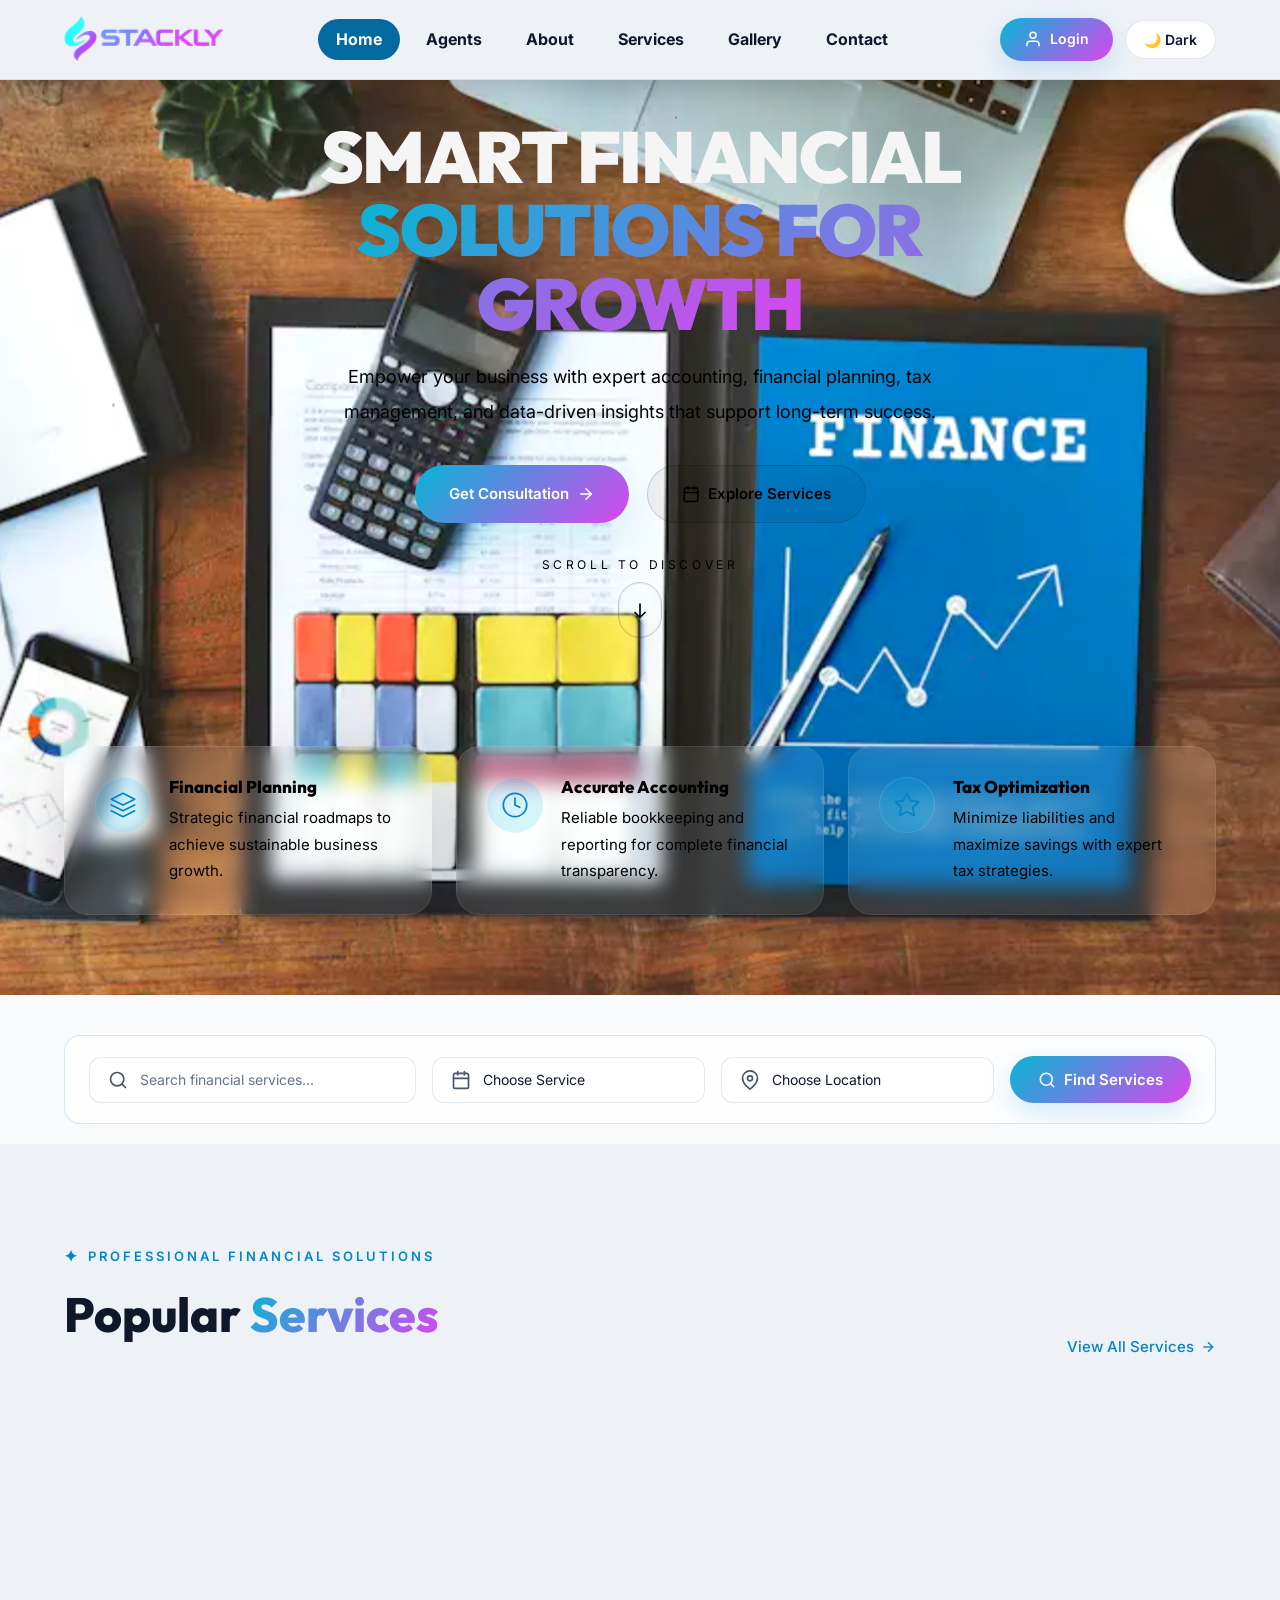
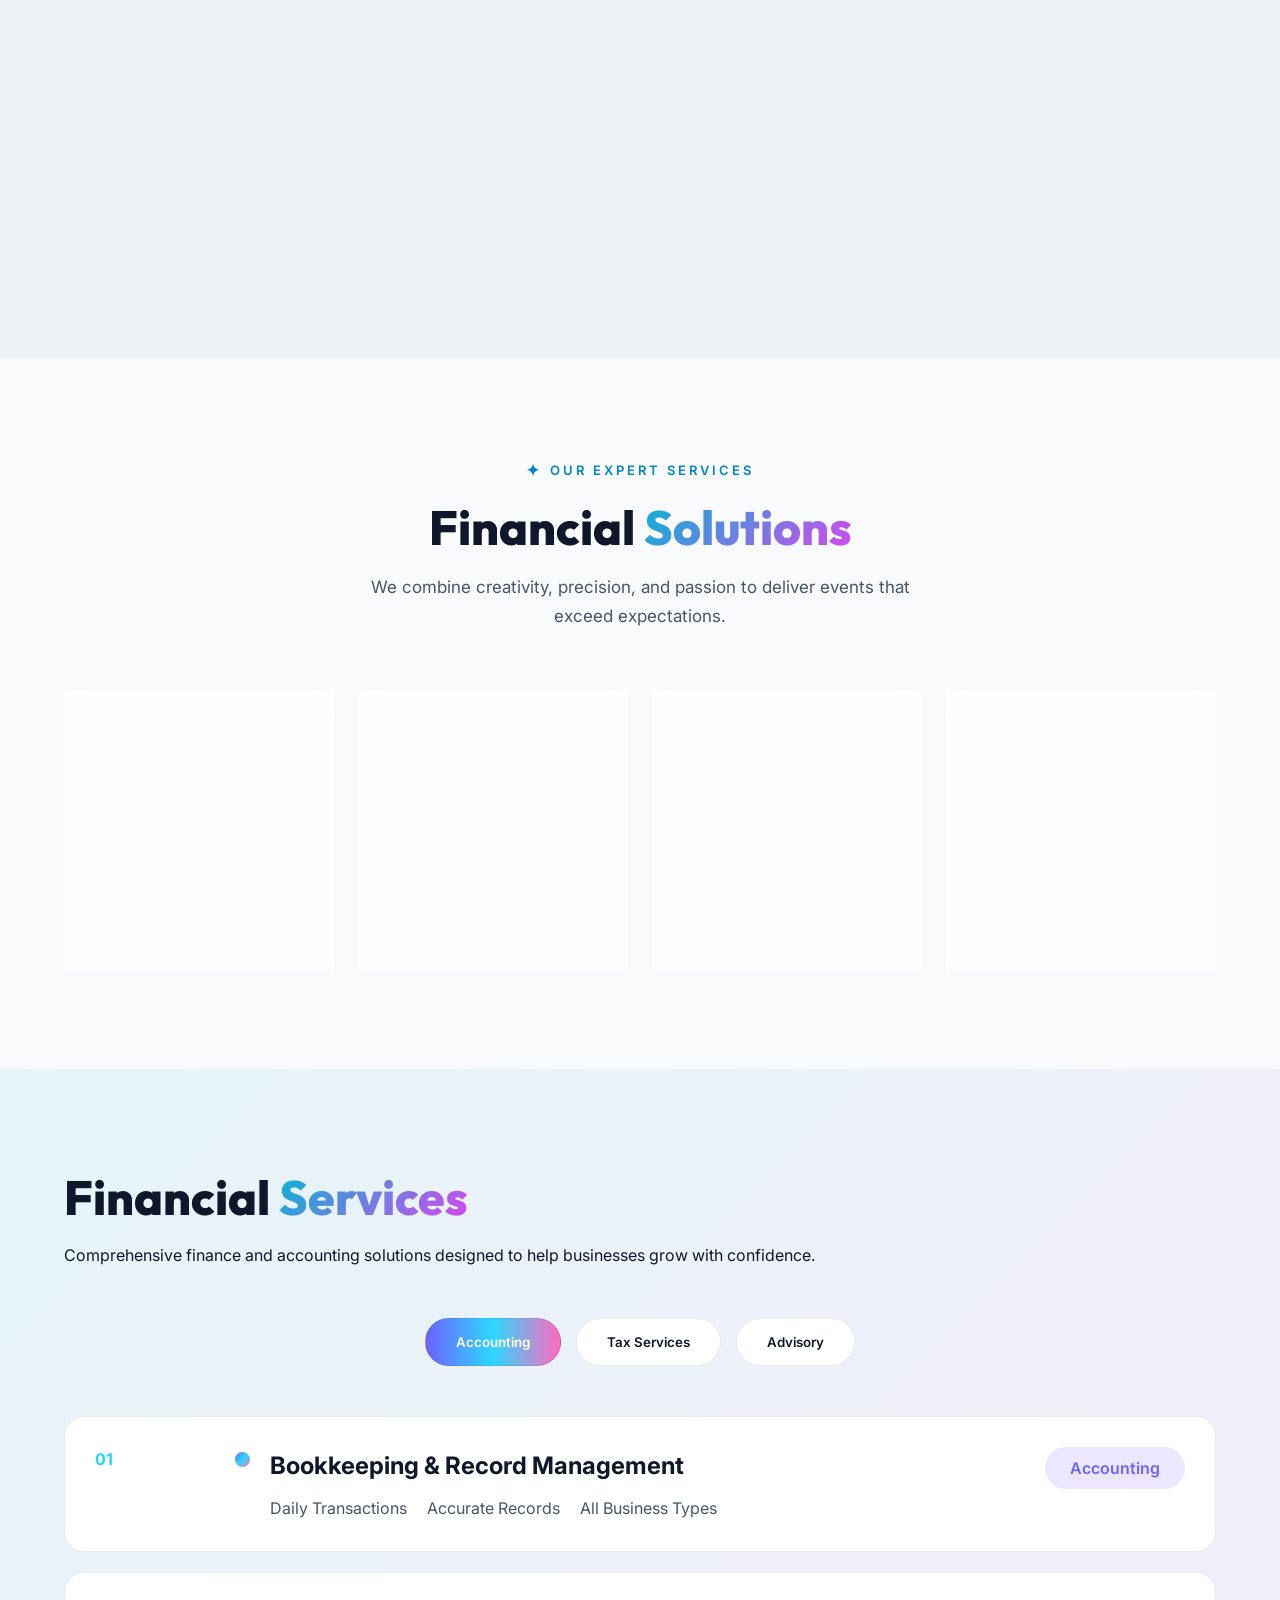
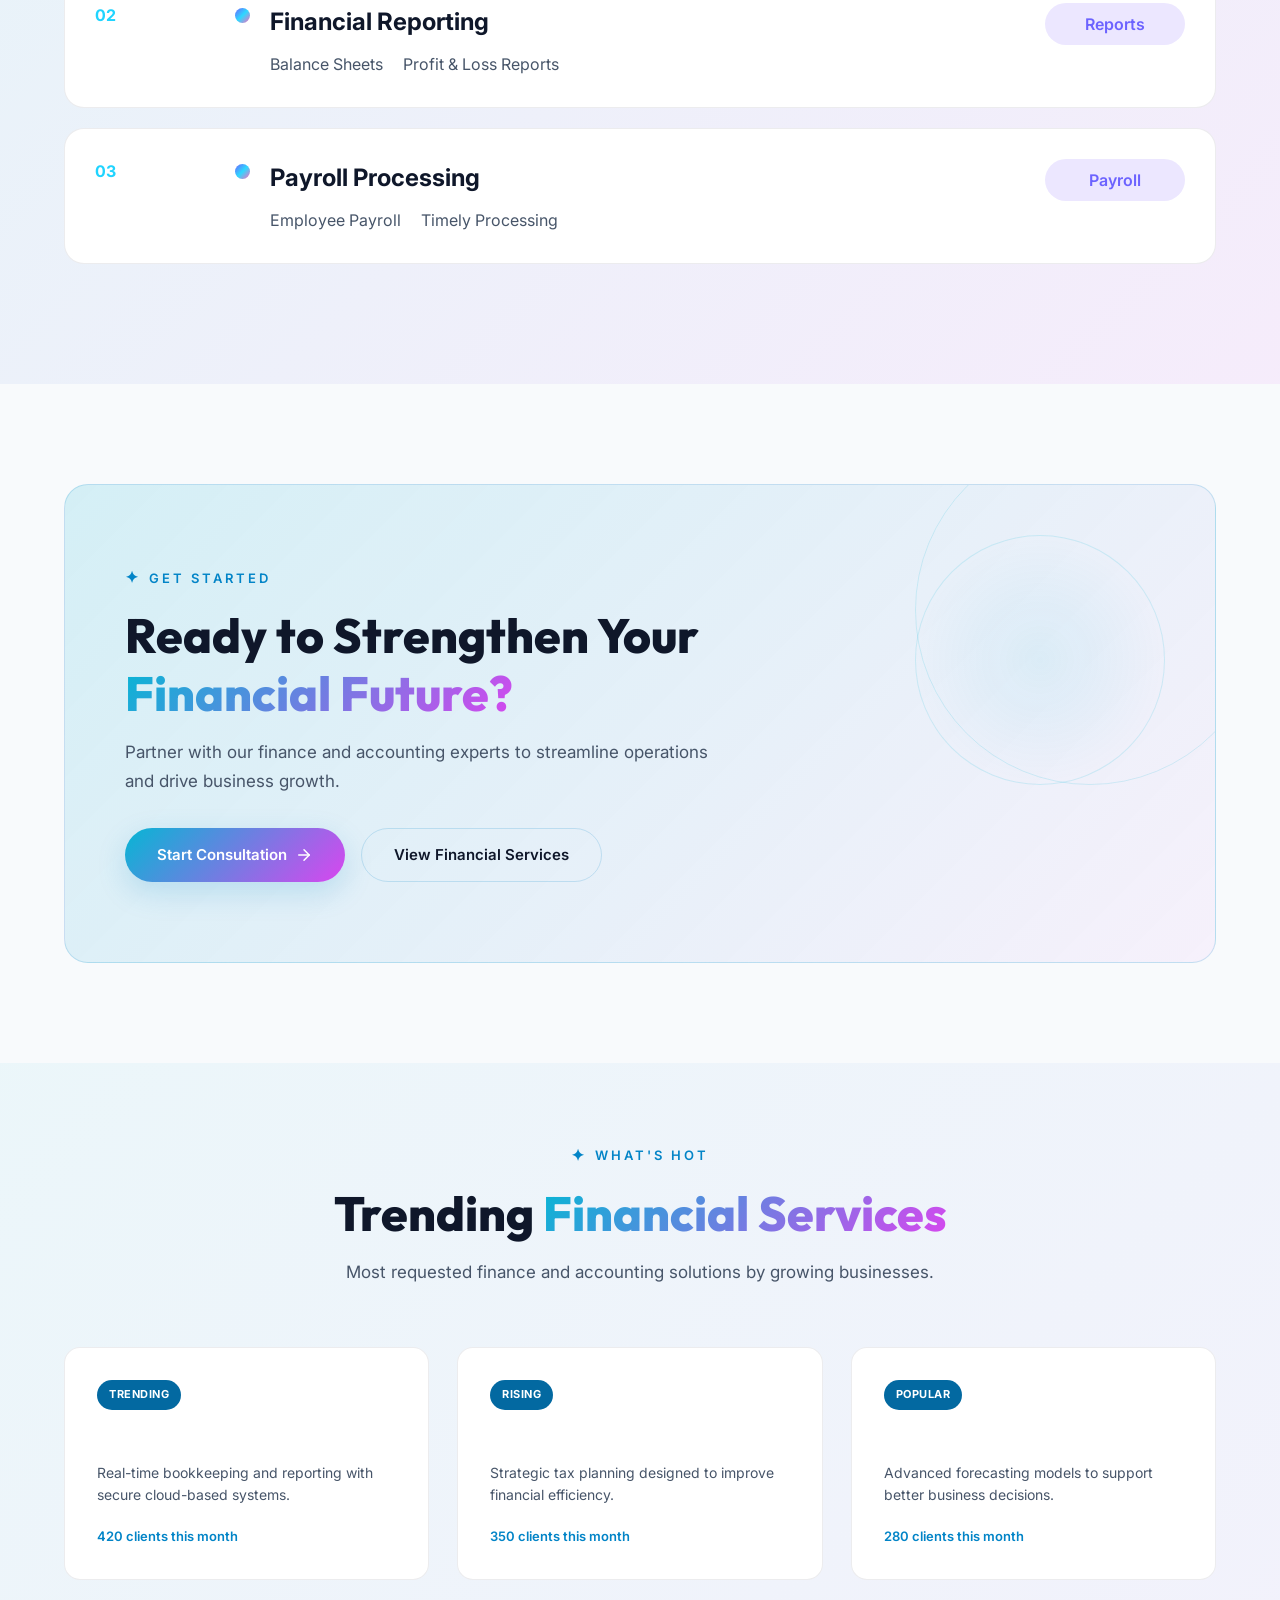
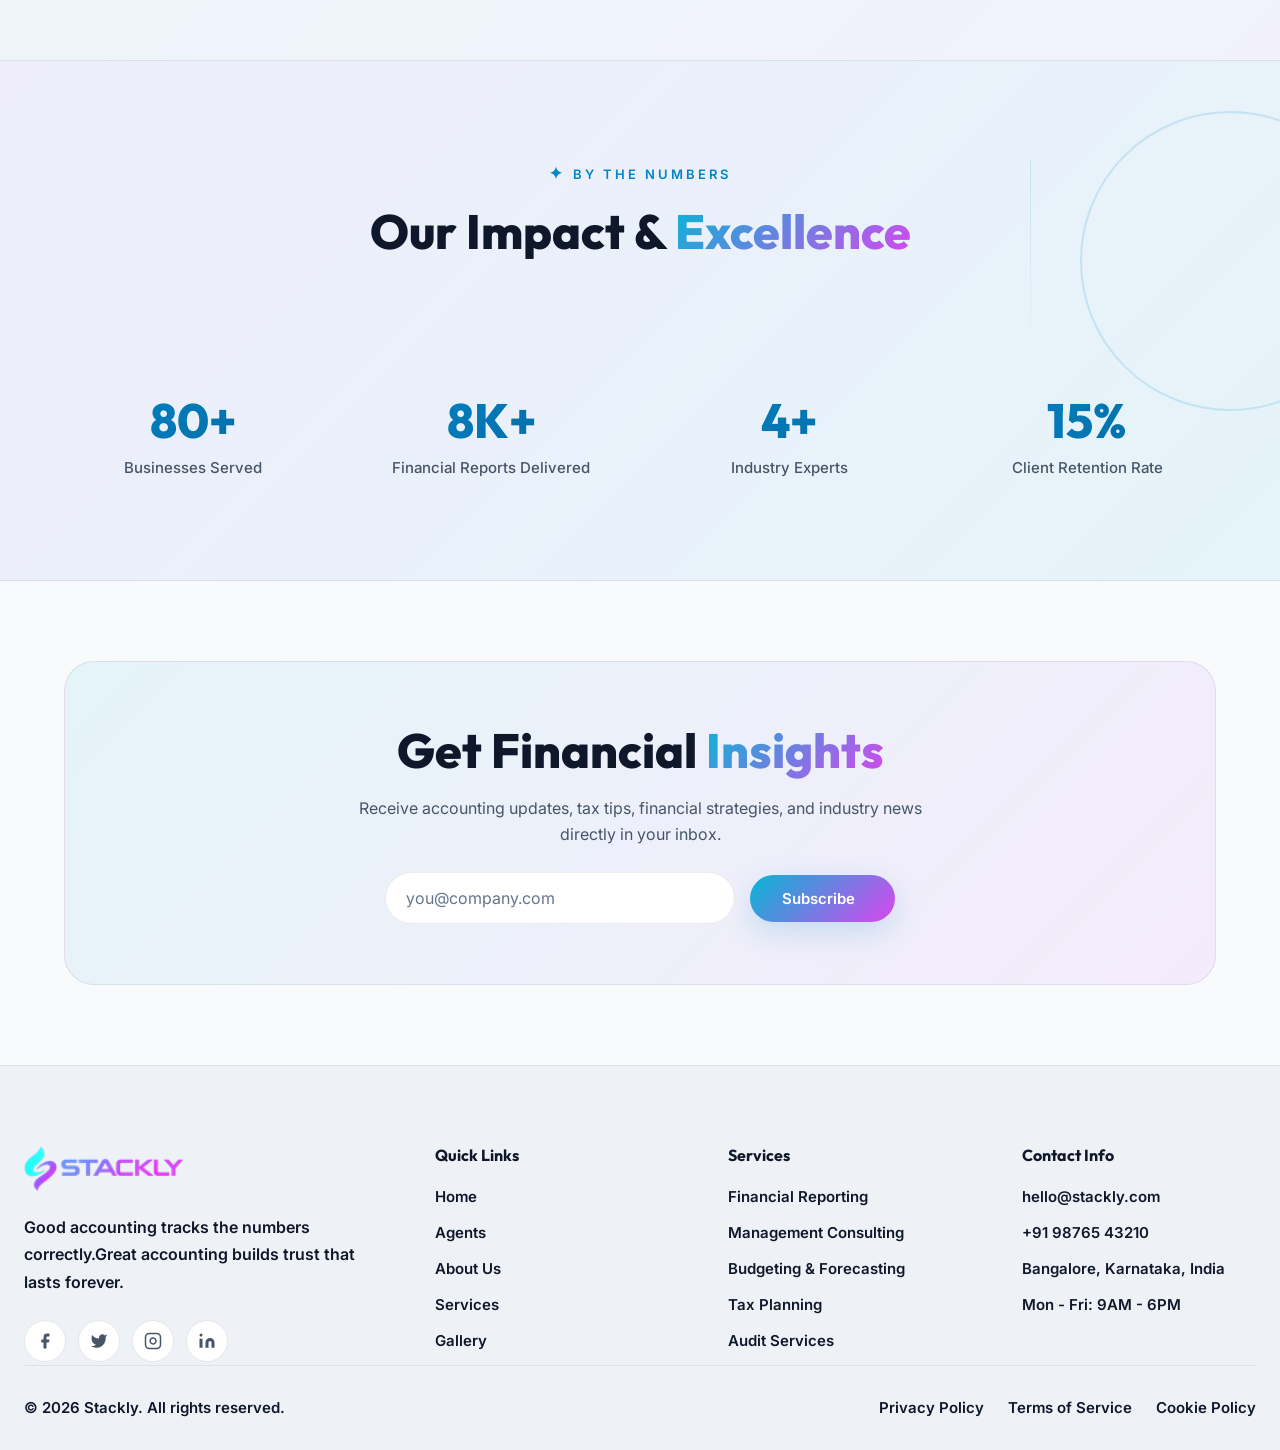
==== commit 8be92825: "Add files via upload" ====
--- a/index.html
+++ b/index.html
@@ -51,16 +51,16 @@
     <div class="hero-bg-image">
       <div class="slideshow-container">
         <div class="slide fade active">
-          <img src="assets/hero-1.webp" alt="Premium Daytime Event">
+          <img src="assets/hero-1.webp" alt="Premium Daytime Event" loading="lazy" decoding="async">
         </div>
         <div class="slide fade">
-          <img src="assets/hero-4.webp" alt="Outdoor Celebration">
+          <img src="assets/2.webp" alt="Outdoor Celebration" loading="lazy" decoding="async">
         </div>
         <div class="slide fade">
-          <img src="assets/hero-2.webp" alt="Wedding Reception">
+          <img src="assets/4.webp" alt="Wedding Reception" loading="lazy" decoding="async">
         </div>
         <div class="slide fade">
-          <img src="assets/hero-3.webp" alt="Corporate Gathering">
+          <img src="assets/1.webp" alt="Corporate Gathering" loading="lazy" decoding="async">
         </div>
       </div>
       <div class="hero-overlay"></div>
@@ -70,10 +70,6 @@
     </div>
     <div class="container hero-container">
       <div class="hero-content">
-      <span class="section-label">
-  <span class="star">✦</span>
-  FINANCE & ACCOUNTING EXCELLENCE
-</span>
 
 <h1 class="hero-title">
   Smart Financial<br>
--- a/css/index.css
+++ b/css/index.css
@@ -10,26 +10,13 @@
   overflow: hidden;
   display: grid;
   place-items: center;
-  color: white;
+  color: #000;
 }
 .hero-overlay{
     position: absolute;
     inset: 0;
-    background:
-        linear-gradient(
-            135deg,
-            rgba(0,0,0,0.45) 0%,
-            rgba(0,0,0,0.25) 50%,
-            rgba(0,0,0,0.45) 100%
-        );
+    background: transparent;
     z-index: 1;
-}
-.hero-title{
-    text-shadow: 0 4px 20px rgba(0,0,0,0.6);
-}
-
-.hero-description{
-    text-shadow: 0 2px 10px rgba(0,0,0,0.5);
 }
 .slide img{
     width: 100%;
@@ -151,6 +138,7 @@
   margin-bottom: 20px;
   letter-spacing: -1.5px;
   text-transform: uppercase;
+  color: whitesmoke;
 }
 
 .gradient-text {
@@ -162,7 +150,7 @@
 
 .hero-description {
   font-size: 18px;
-  color: rgba(255,255,255,0.92);
+  color: black;
   line-height: 1.9;
   margin: 0 auto 36px;
   max-width: 620px;
@@ -186,9 +174,9 @@
 }
 
 .hero-buttons .btn-secondary {
-  background: rgba(255,255,255,0.08);
-  border-color: rgba(255,255,255,0.16);
-  color: #f7fbff;
+  background: rgba(0, 0, 0, 0.05);
+  border-color: rgba(0, 0, 0, 0.15);
+  color: #000;
 }
 
 .hero-buttons a:hover {
@@ -201,7 +189,7 @@
   align-items: center;
   margin-top: 32px;
   gap: 8px;
-  color: rgba(255,255,255,0.88);
+  color: #000;
   text-decoration: none;
   animation: float 4s ease-in-out infinite;
 }
@@ -217,13 +205,13 @@
   place-items: center;
   width: 44px;
   height: 56px;
-  border: 1px solid rgba(255,255,255,0.24);
+  border: 1px solid rgba(0, 0, 0, 0.2);
   border-radius: 999px;
-  box-shadow: inset 0 0 0 1px rgba(255,255,255,0.06);
+  box-shadow: inset 0 0 0 1px rgba(0, 0, 0, 0.05);
 }
 
 .hero-scroll-icon svg {
-  stroke: rgba(255,255,255,0.92);
+  stroke: #000;
   animation: arrowBounce 1.4s ease-in-out infinite;
 }
 
@@ -275,11 +263,12 @@
   font-size: 17px;
   font-weight: 800;
   margin-bottom: 8px;
+  color: #000;
 }
 
 .feature-text p {
   font-size: 15px;
-  color: rgba(255,255,255,0.78);
+  color: #000;
   line-height: 1.75;
 }
 
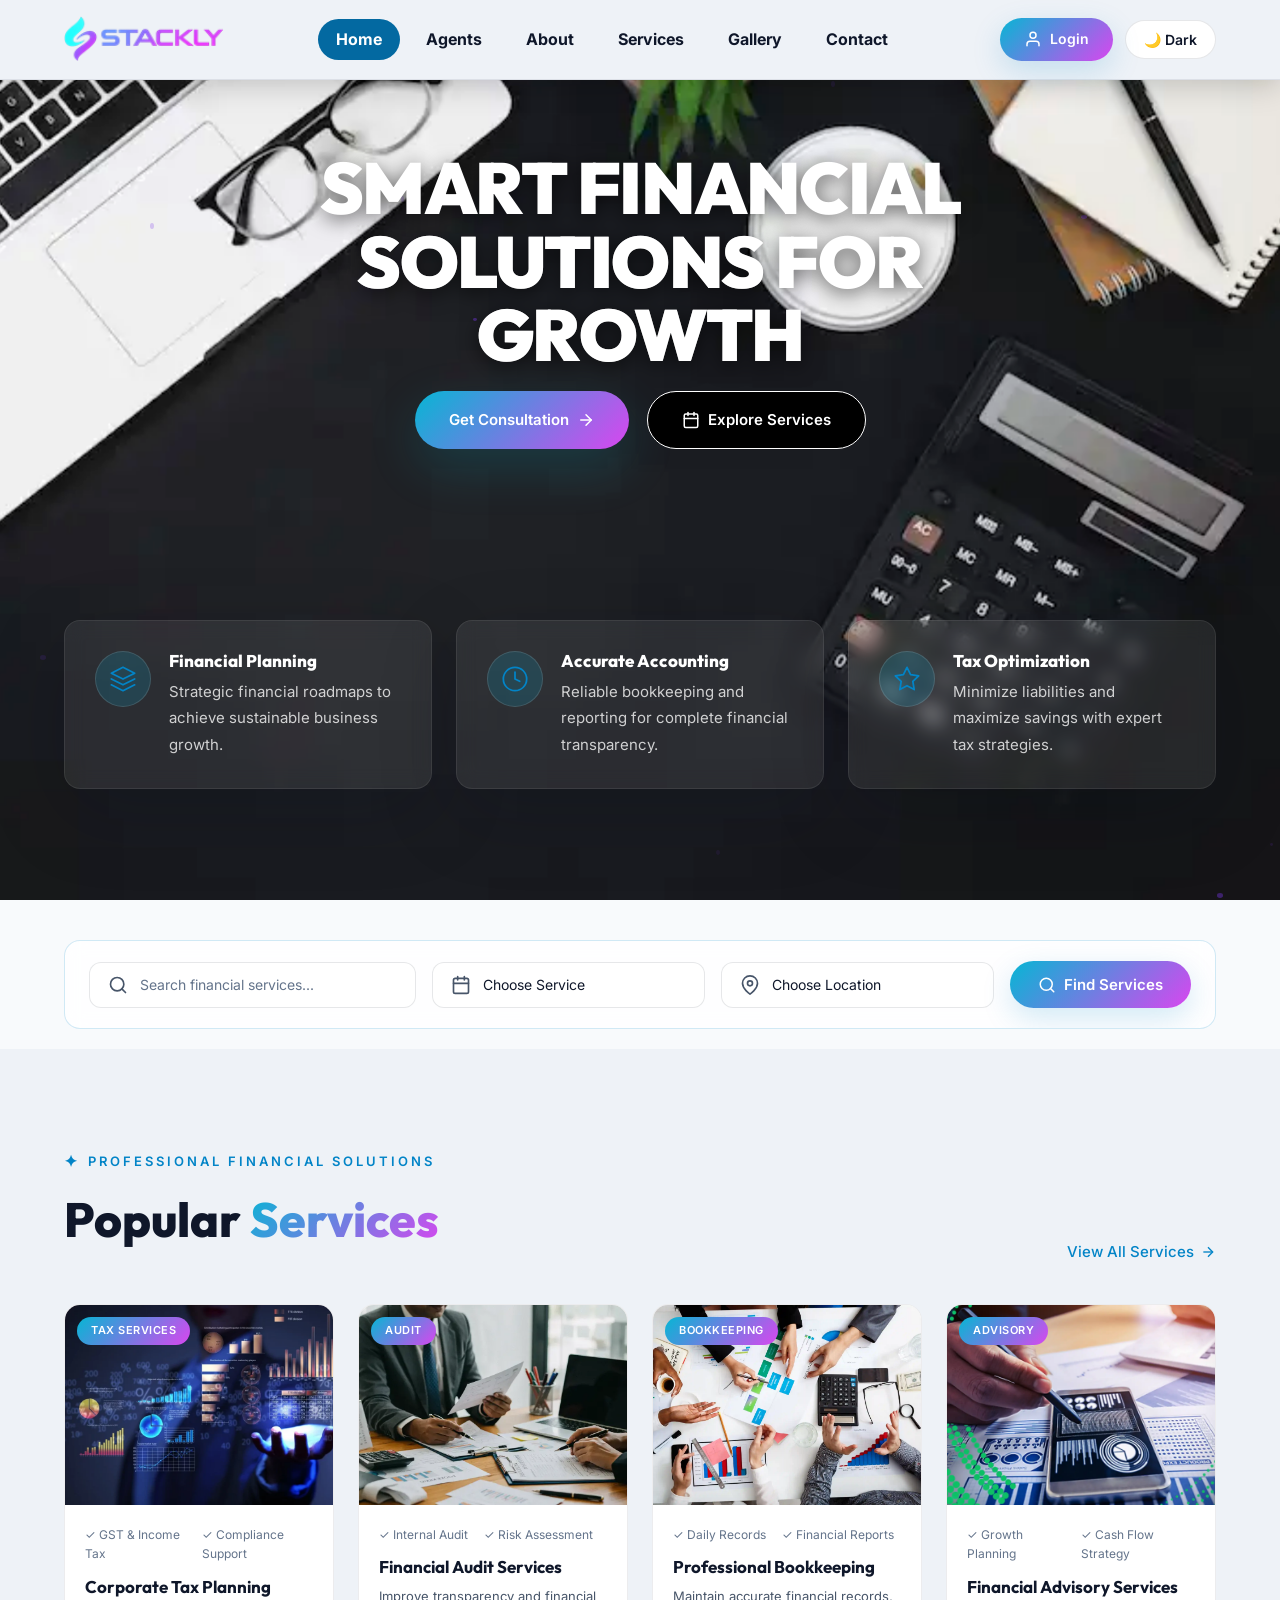
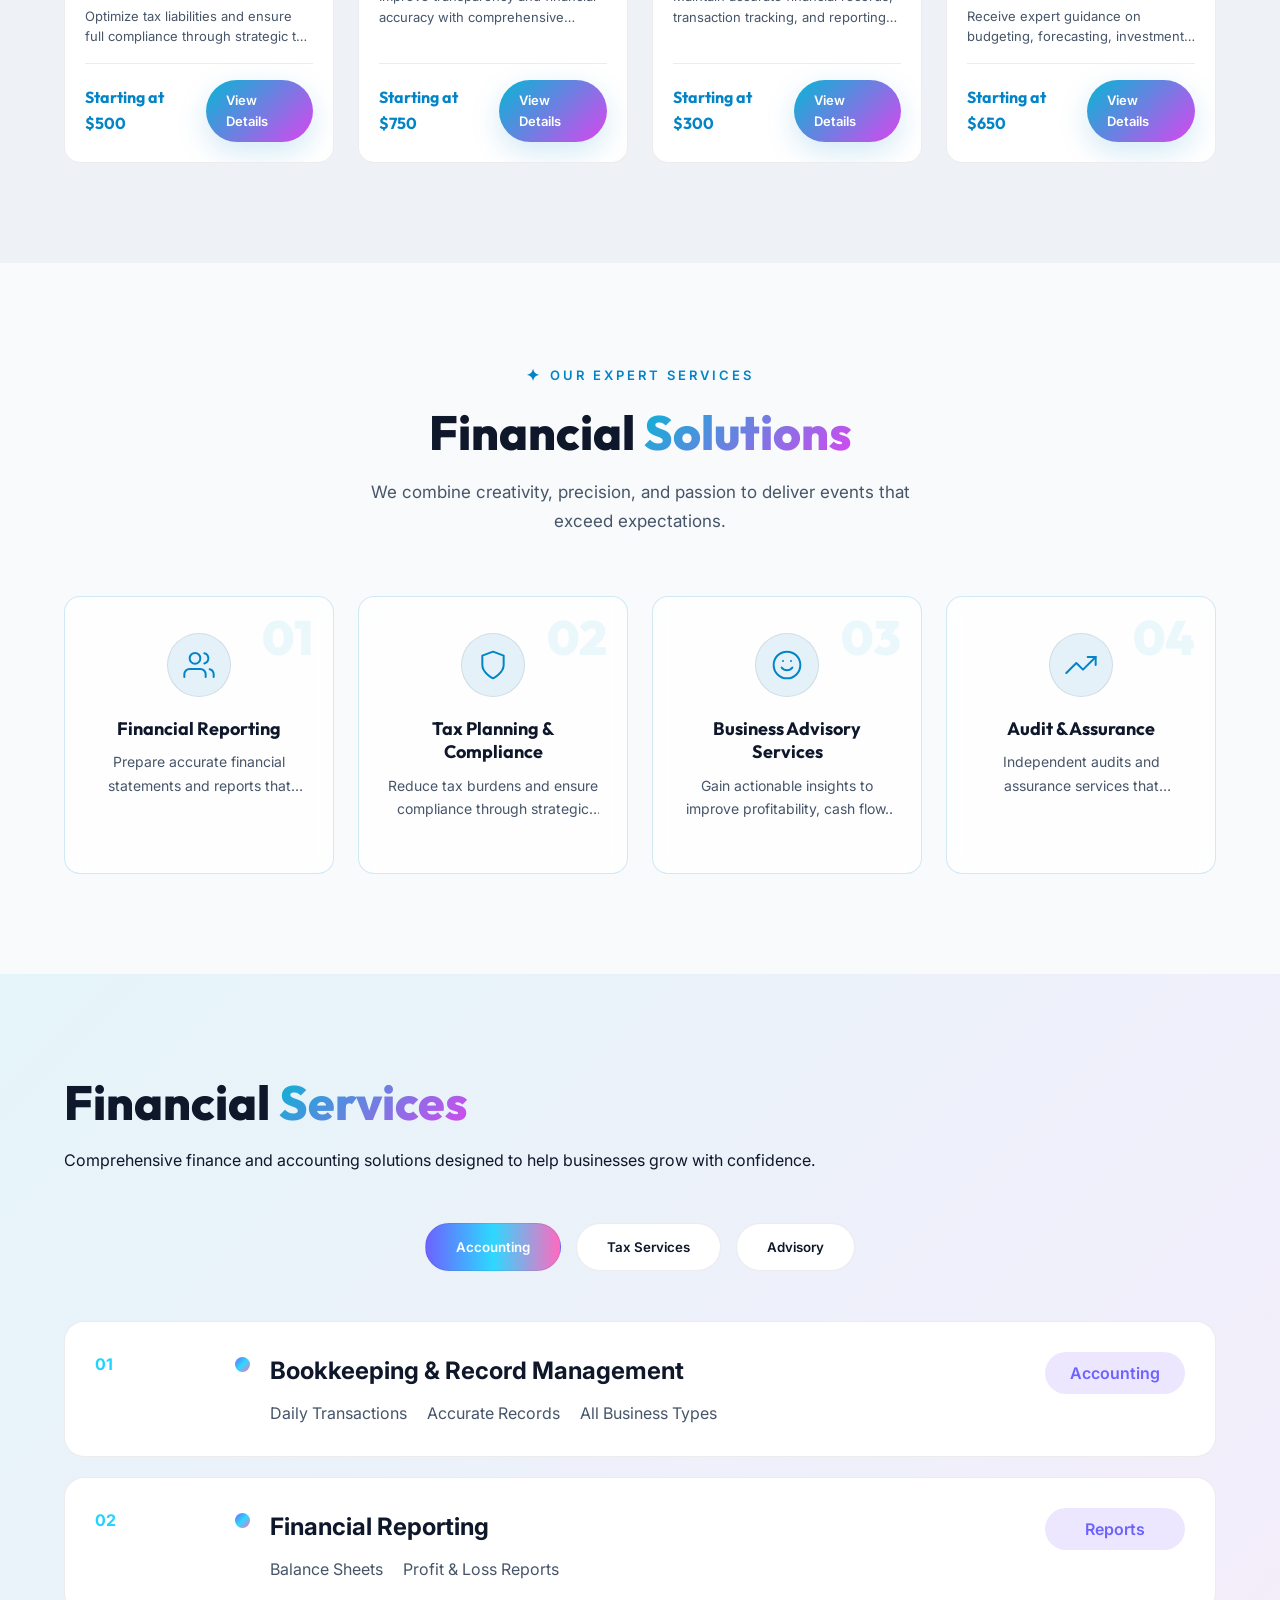
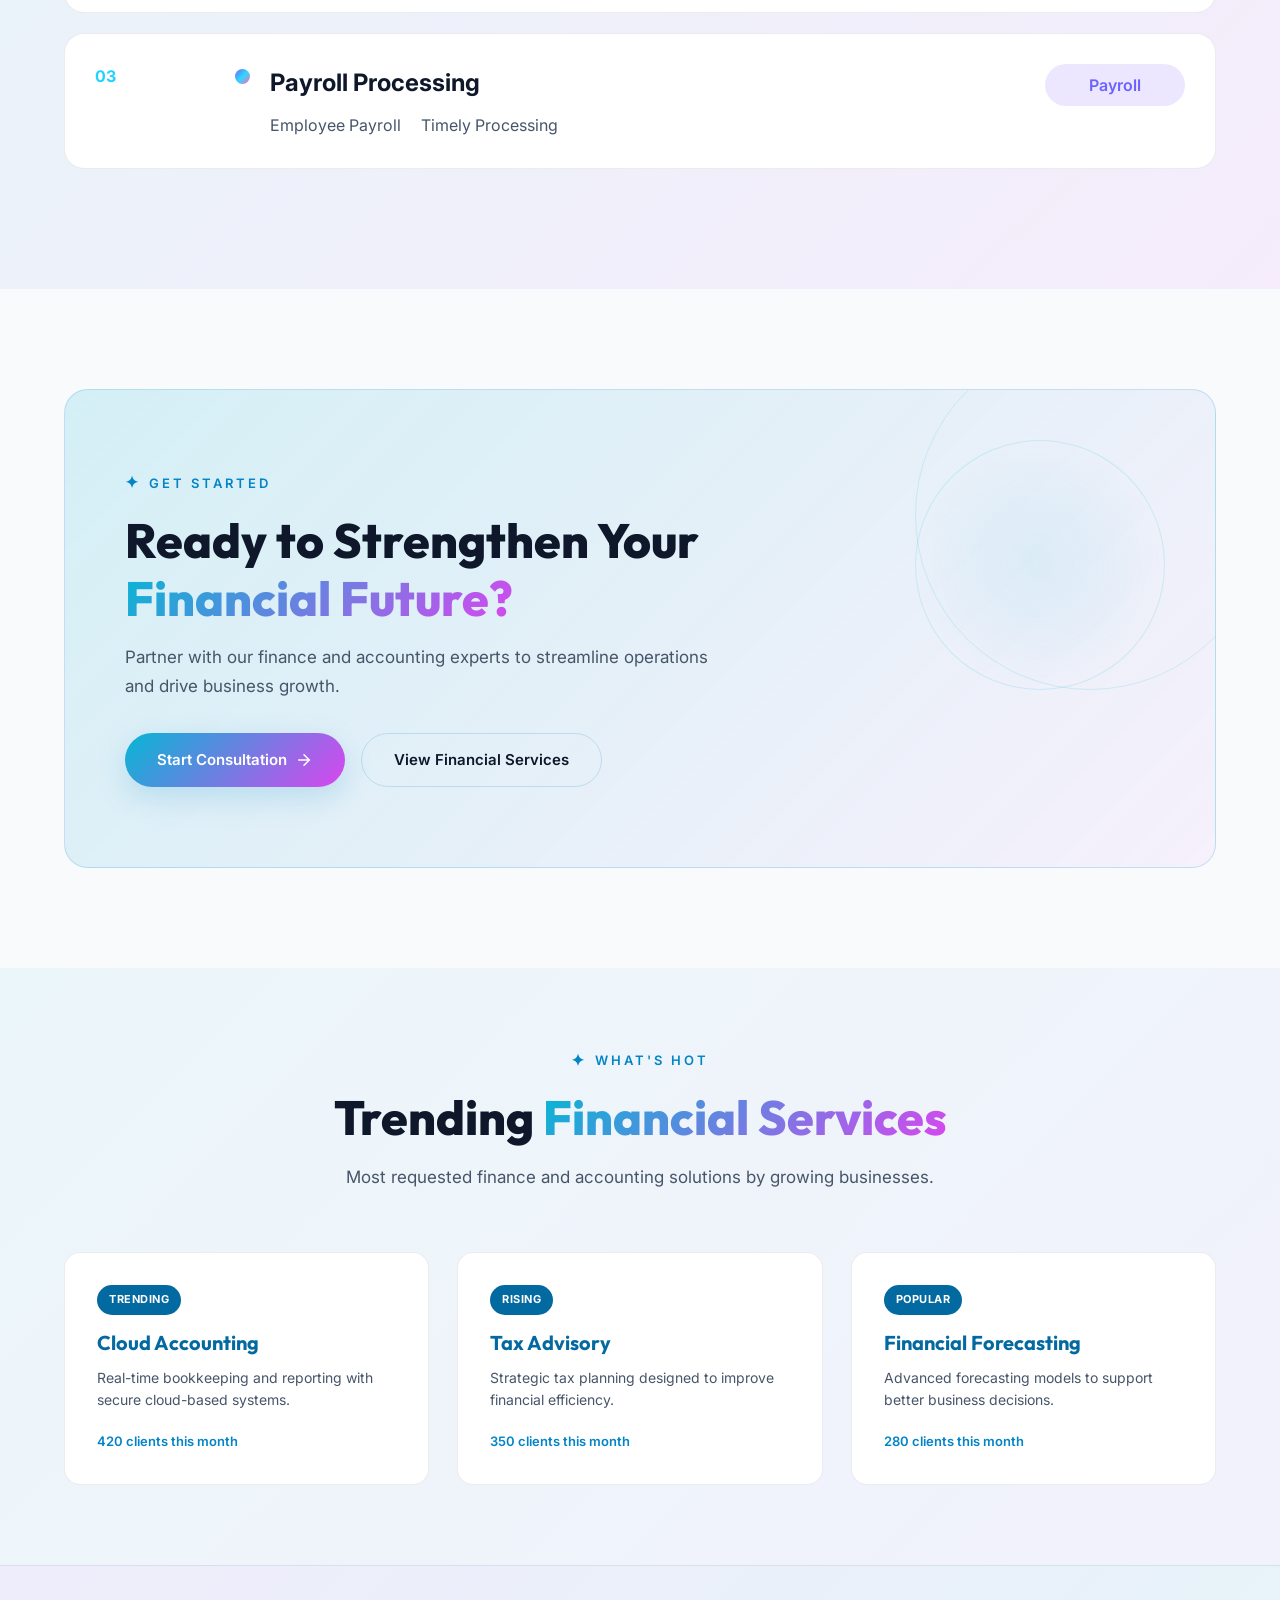
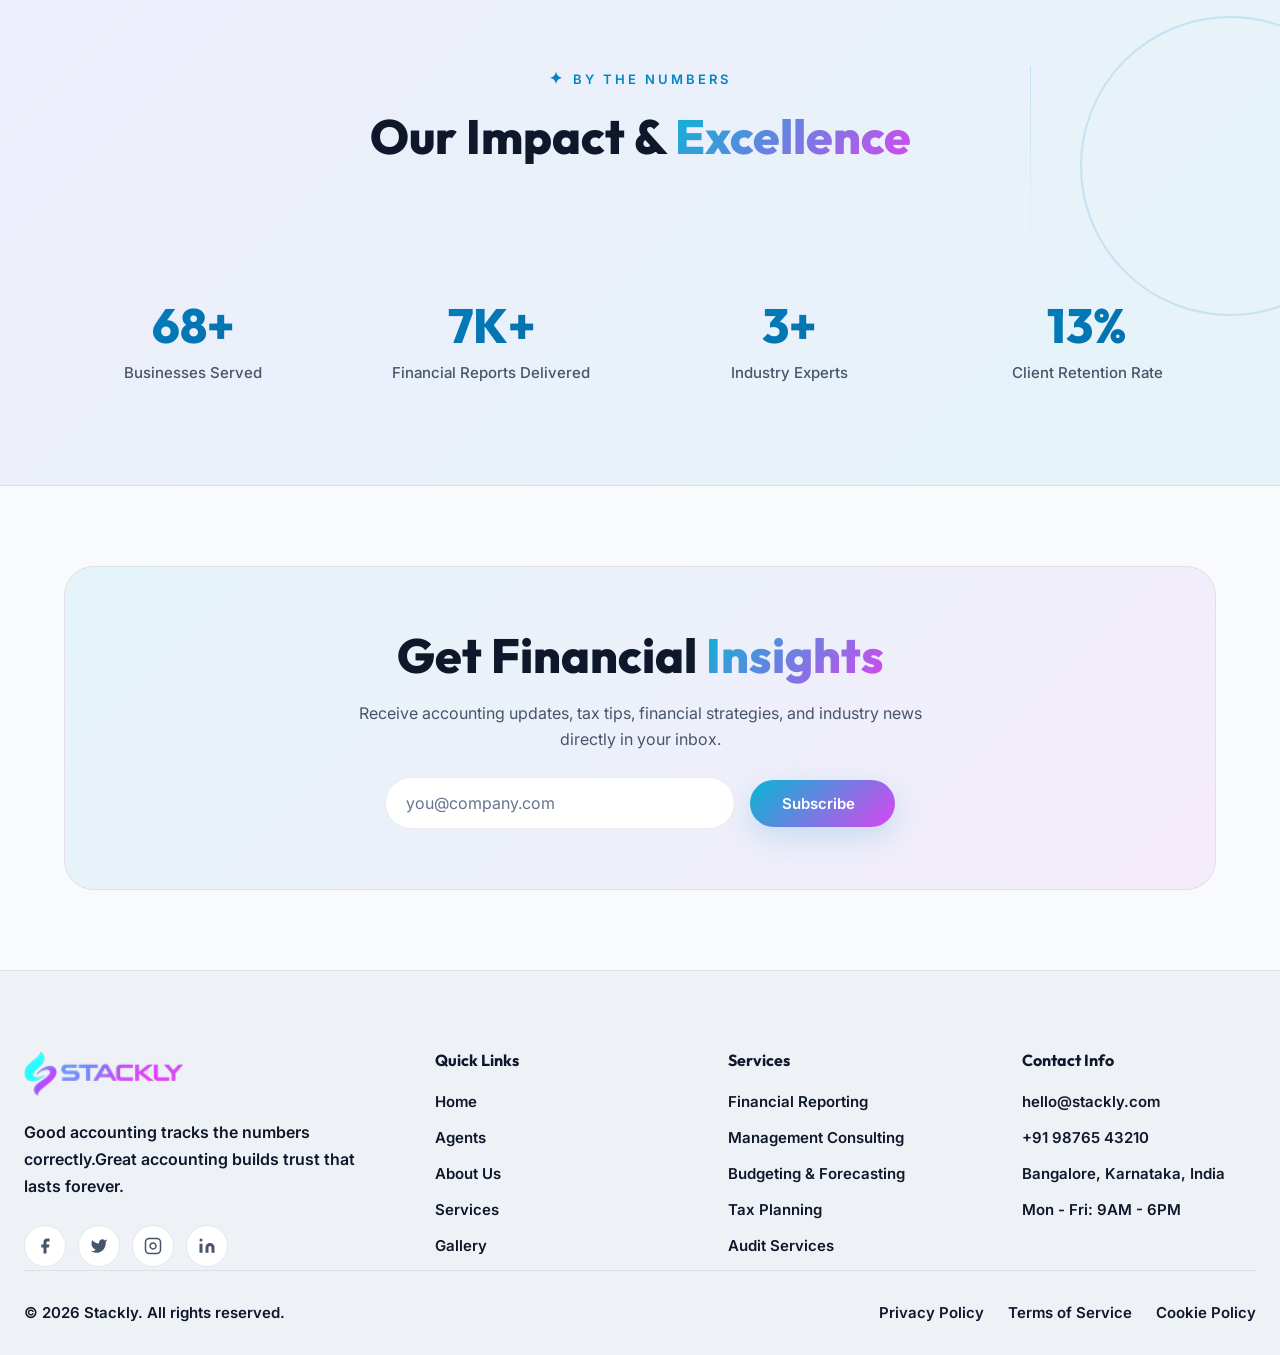
==== commit 10988317: "Add files via upload" ====
--- a/index.html
+++ b/index.html
@@ -51,16 +51,16 @@
     <div class="hero-bg-image">
       <div class="slideshow-container">
         <div class="slide fade active">
-          <img src="assets/hero-1.webp" alt="Premium Daytime Event" loading="lazy" decoding="async">
+          <img src="assets/h5.webp" alt="Premium Daytime Event" loading="lazy" decoding="async">
         </div>
         <div class="slide fade">
-          <img src="assets/2.webp" alt="Outdoor Celebration" loading="lazy" decoding="async">
+          <img src="assets/h7.webp" alt="Outdoor Celebration" loading="lazy" decoding="async">
         </div>
         <div class="slide fade">
-          <img src="assets/4.webp" alt="Wedding Reception" loading="lazy" decoding="async">
+          <img src="assets/h5.webp" alt="Wedding Reception" loading="lazy" decoding="async">
         </div>
         <div class="slide fade">
-          <img src="assets/1.webp" alt="Corporate Gathering" loading="lazy" decoding="async">
+          <img src="assets/h7.webp" alt="Corporate Gathering" loading="lazy" decoding="async">
         </div>
       </div>
       <div class="hero-overlay"></div>
@@ -76,10 +76,7 @@
   <span class="gradient-text">Solutions for Growth</span>
 </h1>
 
-<p class="hero-description">
-  Empower your business with expert accounting, financial planning,
-  tax management, and data-driven insights that support long-term success.
-</p>
+
         <div class="hero-buttons">
           <a href="404.html" class="btn-primary">
             Get Consultation
@@ -98,15 +95,7 @@
             Explore Services
           </a>
         </div>
-        <a class="hero-scroll" href="#eventSearchSection" aria-label="Scroll to event search">
-          <span class="hero-scroll-text">Scroll to discover</span>
-          <span class="hero-scroll-icon">
-            <svg width="20" height="28" viewBox="0 0 24 24" fill="none" stroke="currentColor" stroke-width="2" stroke-linecap="round" stroke-linejoin="round">
-              <path d="M12 5v14"/>
-              <polyline points="18 15 12 21 6 15"/>
-            </svg>
-          </span>
-        </a>
+       
       </div>
     </div>
 
@@ -123,7 +112,7 @@
           </div>
           <div class="feature-text">
             <h3>Financial Planning</h3>
-<p>Strategic financial roadmaps to achieve sustainable business growth.</p>
+            <p>Strategic financial roadmaps to achieve sustainable business growth.</p>
           </div>
         </div>
         <div class="feature-card glass-card animate-on-scroll">
@@ -135,7 +124,7 @@
           </div>
           <div class="feature-text">
             <h3>Accurate Accounting</h3>
-<p>Reliable bookkeeping and reporting for complete financial transparency.</p>
+            <p>Reliable bookkeeping and reporting for complete financial transparency.</p>
           </div>
         </div>
         <div class="feature-card glass-card animate-on-scroll">
@@ -146,7 +135,7 @@
           </div>
           <div class="feature-text">
             <h3>Tax Optimization</h3>
-<p>Minimize liabilities and maximize savings with expert tax strategies.</p>
+            <p>Minimize liabilities and maximize savings with expert tax strategies.</p>
           </div>
         </div>
       </div>
--- a/css/index.css
+++ b/css/index.css
@@ -10,13 +10,27 @@
   overflow: hidden;
   display: grid;
   place-items: center;
-  color: #000;
+  color: white;
 }
 .hero-overlay{
     position: absolute;
     inset: 0;
-    background: transparent;
+    background:
+        linear-gradient(
+            135deg,
+            rgba(0,0,0,0.45) 0%,
+            rgba(0,0,0,0.25) 50%,
+            rgba(0,0,0,0.45) 100%
+        );
     z-index: 1;
+  }
+
+.hero-title{
+    text-shadow: 0 4px 20px rgba(0,0,0,0.6);
+}
+
+.hero-description{
+    text-shadow: 0 2px 10px rgba(0,0,0,0.5);
 }
 .slide img{
     width: 100%;
@@ -138,19 +152,18 @@
   margin-bottom: 20px;
   letter-spacing: -1.5px;
   text-transform: uppercase;
-  color: whitesmoke;
 }
 
 .gradient-text {
-  background: var(--accent-gradient);
+  background: whitesmoke;
   -webkit-background-clip: text;
-  -webkit-text-fill-color: transparent;
+  -webkit-text-fill-color: white;
   background-clip: text;
 }
 
 .hero-description {
   font-size: 18px;
-  color: black;
+  color: white;
   line-height: 1.9;
   margin: 0 auto 36px;
   max-width: 620px;
@@ -174,46 +187,16 @@
 }
 
 .hero-buttons .btn-secondary {
-  background: rgba(0, 0, 0, 0.05);
-  border-color: rgba(0, 0, 0, 0.15);
-  color: #000;
+  background: black;
+  border-color: white;
+  color: white;
 }
 
 .hero-buttons a:hover {
   transform: translateY(-3px);
 }
 
-.hero-scroll {
-  display: inline-flex;
-  flex-direction: column;
-  align-items: center;
-  margin-top: 32px;
-  gap: 8px;
-  color: #000;
-  text-decoration: none;
-  animation: float 4s ease-in-out infinite;
-}
-
-.hero-scroll-text {
-  font-size: 12px;
-  letter-spacing: 0.3em;
-  text-transform: uppercase;
-}
-
-.hero-scroll-icon {
-  display: grid;
-  place-items: center;
-  width: 44px;
-  height: 56px;
-  border: 1px solid rgba(0, 0, 0, 0.2);
-  border-radius: 999px;
-  box-shadow: inset 0 0 0 1px rgba(0, 0, 0, 0.05);
-}
-
-.hero-scroll-icon svg {
-  stroke: #000;
-  animation: arrowBounce 1.4s ease-in-out infinite;
-}
+
 
 @keyframes arrowBounce {
   0%, 100% { transform: translateY(0); }
@@ -228,22 +211,39 @@
   position: relative;
   z-index: 3;
 }
+.feature-card,
+.feature-card:hover,
+.feature-card:active,
+.feature-card:focus,
+.feature-card:focus-visible {
+    background: rgba(255,255,255,0.08) !important;
+    outline: none !important;
+    box-shadow: 0 25px 80px rgba(2,10,24,0.2) !important;
+}
+
+.feature-card::before,
+.feature-card::after {
+    display: none !important;
+}
+
+* {
+    -webkit-tap-highlight-color: transparent;
+}
 
 .feature-card {
   display: flex;
   align-items: flex-start;
   gap: 18px;
   padding: 30px;
-  border-radius: var(--radius-xl);
-  background: rgba(255,255,255,0.08);
+
+  background: rgba(15, 15, 15, 0.85);
   border: 1px solid rgba(255,255,255,0.08);
-  box-shadow: 0 25px 80px rgba(2, 10, 24, 0.2);
-  transition: transform 0.35s ease, box-shadow 0.35s ease;
+
 }
 
 .feature-card:hover {
-  transform: translateY(-10px);
-  box-shadow: 0 34px 90px rgba(2, 10, 24, 0.28);
+  transform: translateY(-3px);
+
 }
 
 .feature-icon {
@@ -263,12 +263,11 @@
   font-size: 17px;
   font-weight: 800;
   margin-bottom: 8px;
-  color: #000;
 }
 
 .feature-text p {
   font-size: 15px;
-  color: #000;
+  color: rgba(255,255,255,0.78);
   line-height: 1.75;
 }
 
@@ -794,6 +793,7 @@
   font-weight: 700;
   margin-bottom: 12px;
   color: white;
+  color: var(--accent-primary);
 }
 
 .trending-card p {
